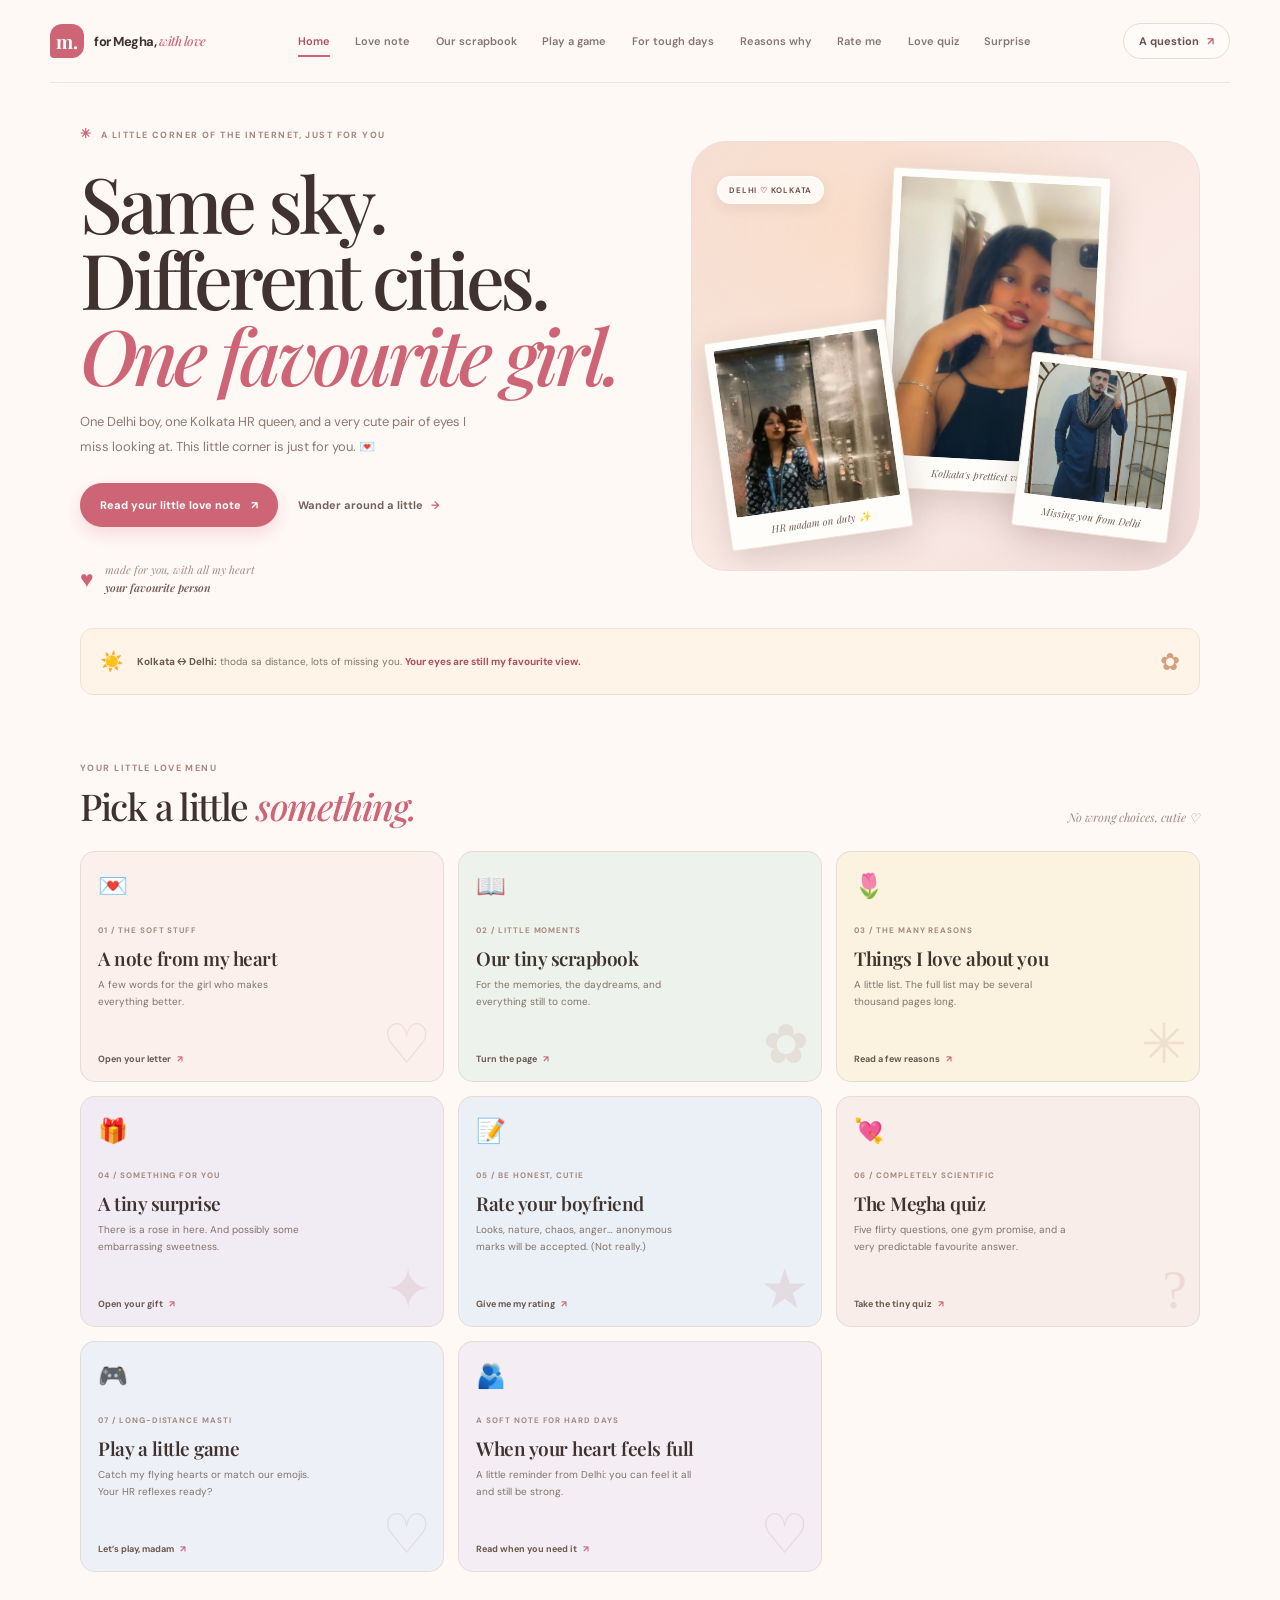
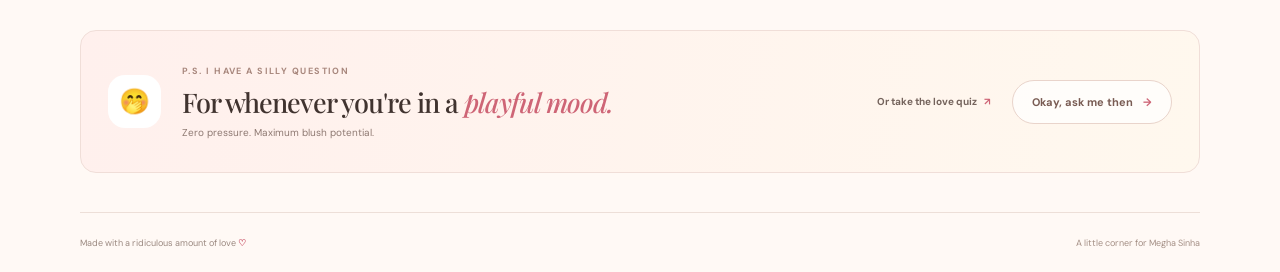
==== index.html @ 63fd9a97 "Create Megha love website Co-authored-by: Copilot <223556219+Copilot@users.noreply.github.com>" ====
<!doctype html>
<html lang="en">
<head>
  <meta charset="utf-8">
  <meta name="viewport" content="width=device-width, initial-scale=1">
  <meta name="theme-color" content="#fff8f4">
  <meta name="description" content="A little corner of the internet, made with love for Megha Sinha.">
  <title>For Megha, with love ♡</title>
  <link rel="preconnect" href="https://fonts.googleapis.com">
  <link rel="preconnect" href="https://fonts.gstatic.com" crossorigin>
  <link href="https://fonts.googleapis.com/css2?family=DM+Sans:wght@400;500;600;700&family=Playfair+Display:ital,wght@0,500;0,600;0,700;1,500;1,600&display=swap" rel="stylesheet">
  <link rel="stylesheet" href="/static/styles.css">
</head>
<body>
  <header class="site-header">
    <a class="brand" href="/" aria-label="Megha, home"><span class="brand-mark">m.</span><span>for Megha, <em>with love</em></span></a>
    <nav class="site-nav" aria-label="Main navigation">
      <a class="active" href="/">Home</a><a href="/love">Love note</a><a href="/memories">Our scrapbook</a><a href="/game">Play a game</a><a href="/promise">For tough days</a><a href="/reasons">Reasons why</a><a href="/rate">Rate me</a><a href="/quiz">Love quiz</a><a href="/surprise">Surprise</a>
    </nav>
    <a class="header-pill" href="/question">A question <span>↗</span></a>
  </header>

  <main>
    <section class="home-hero">
      <div class="hero-copy">
        <div class="eyebrow"><span class="sparkle">✳</span> A LITTLE CORNER OF THE INTERNET, JUST FOR YOU</div>
        <h1>Same sky.<br>Different cities.<br><em>One favourite girl.</em></h1>
        <p class="hero-description">One Delhi boy, one Kolkata HR queen, and a very cute pair of eyes I miss looking at. This little corner is just for you. 💌</p>
        <div class="hero-actions"><a class="button button-primary" href="/love">Read your little love note <span>↗</span></a><a class="text-link" href="/memories">Wander around a little <span>→</span></a></div>
        <div class="hero-signature"><span class="signature-heart">♥</span><span>made for you, with all my heart<br><strong>your favourite person</strong></span></div>
      </div>
      <div class="hero-art hero-photo-art" aria-label="Our favourite people, together from Delhi to Kolkata">
        <figure class="photo-polaroid photo-main">
          <img src="/static/photos/megha-selfie.webp" alt="Megha, with her lovely eyes and a little smile" fetchpriority="high">
          <figcaption>Kolkata's prettiest view <span>♡</span></figcaption>
        </figure>
        <figure class="photo-polaroid photo-second">
          <img src="/static/photos/megha-elevator.webp" alt="Megha sharing a mirror selfie from her workday" loading="lazy">
          <figcaption>HR madam on duty ✨</figcaption>
        </figure>
        <figure class="photo-polaroid photo-him">
          <img src="/static/photos/delhi-boy.webp" alt="Megha's Delhi boy, sending a little hello" loading="lazy">
          <figcaption>Missing you from Delhi</figcaption>
        </figure>
        <span class="photo-art-sticker">DELHI <span>♡</span> KOLKATA</span>
      </div>
    </section>

    <section class="welcome-strip"><span class="strip-icon">☀️</span><p><strong>Kolkata ↔ Delhi:</strong> thoda sa distance, lots of missing you. <span>Your eyes are still my favourite view.</span></p><span class="strip-flower">✿</span></section>

    <section class="section-block">
      <div class="section-heading"><div><p class="eyebrow">YOUR LITTLE LOVE MENU</p><h2>Pick a little <em>something.</em></h2></div><span class="section-side-note">No wrong choices, cutie ♡</span></div>
      <div class="feature-grid">
        <a class="feature-card feature-letter" href="/love"><span class="feature-emoji">💌</span><span class="feature-count">01 / THE SOFT STUFF</span><h3>A note from my heart</h3><p>A few words for the girl who makes everything better.</p><span class="feature-link">Open your letter <b>↗</b></span><span class="feature-decoration">♡</span></a>
        <a class="feature-card feature-scrapbook" href="/memories"><span class="feature-emoji">📖</span><span class="feature-count">02 / LITTLE MOMENTS</span><h3>Our tiny scrapbook</h3><p>For the memories, the daydreams, and everything still to come.</p><span class="feature-link">Turn the page <b>↗</b></span><span class="feature-decoration">✿</span></a>
        <a class="feature-card feature-reasons" href="/reasons"><span class="feature-emoji">🌷</span><span class="feature-count">03 / THE MANY REASONS</span><h3>Things I love about you</h3><p>A little list. The full list may be several thousand pages long.</p><span class="feature-link">Read a few reasons <b>↗</b></span><span class="feature-decoration">✳</span></a>
        <a class="feature-card feature-surprise" href="/surprise"><span class="feature-emoji">🎁</span><span class="feature-count">04 / SOMETHING FOR YOU</span><h3>A tiny surprise</h3><p>There is a rose in here. And possibly some embarrassing sweetness.</p><span class="feature-link">Open your gift <b>↗</b></span><span class="feature-decoration">✦</span></a>
        <a class="feature-card feature-rate" href="/rate"><span class="feature-emoji">📝</span><span class="feature-count">05 / BE HONEST, CUTIE</span><h3>Rate your boyfriend</h3><p>Looks, nature, chaos, anger… anonymous marks will be accepted. (Not really.)</p><span class="feature-link">Give me my rating <b>↗</b></span><span class="feature-decoration">★</span></a>
        <a class="feature-card feature-quiz" href="/quiz"><span class="feature-emoji">💘</span><span class="feature-count">06 / COMPLETELY SCIENTIFIC</span><h3>The Megha quiz</h3><p>Five flirty questions, one gym promise, and a very predictable favourite answer.</p><span class="feature-link">Take the tiny quiz <b>↗</b></span><span class="feature-decoration">?</span></a>
        <a class="feature-card feature-game" href="/game"><span class="feature-emoji">🎮</span><span class="feature-count">07 / LONG-DISTANCE MASTI</span><h3>Play a little game</h3><p>Catch my flying hearts or match our emojis. Your HR reflexes ready?</p><span class="feature-link">Let’s play, madam <b>↗</b></span><span class="feature-decoration">♡</span></a>
        <a class="feature-card feature-promise" href="/promise"><span class="feature-emoji">🫂</span><span class="feature-count">A SOFT NOTE FOR HARD DAYS</span><h3>When your heart feels full</h3><p>A little reminder from Delhi: you can feel it all and still be strong.</p><span class="feature-link">Read when you need it <b>↗</b></span><span class="feature-decoration">♡</span></a>
      </div>
    </section>

    <section class="question-banner"><span class="question-banner-emoji">🤭</span><div><p class="eyebrow">P.S. I HAVE A SILLY QUESTION</p><h2>For whenever you're in a <em>playful mood.</em></h2><p>Zero pressure. Maximum blush potential.</p></div><a class="text-link quiz-banner-link" href="/quiz">Or take the love quiz <span>↗</span></a><a class="button button-outline" href="/question">Okay, ask me then <span>→</span></a></section>
    <footer class="site-footer"><span>Made with a ridiculous amount of love <b>♡</b></span><a href="/">A little corner for Megha Sinha</a></footer>
  </main>
</body>
</html>
---- static/styles.css ----
:root {
  color-scheme: light;
  --ink: #40332f;
  --muted: #8e7972;
  --rose: #ce6576;
  --rose-dark: #ad4e62;
  --line: #eddfd8;
  --paper: #fffdfa;
  --shadow: 0 18px 60px rgb(116 70 62 / 8%);
}

* { box-sizing: border-box; }
html { min-width: 320px; scroll-behavior: smooth; }
body { min-width: 320px; min-height: 100vh; margin: 0; color: var(--ink); background: #fff9f5; font-family: "DM Sans", sans-serif; }
a { color: inherit; text-decoration: none; }
button { font: inherit; }
a:focus-visible, button:focus-visible { outline: 3px solid #d88c98; outline-offset: 4px; }

.site-header { position: relative; z-index: 2; width: min(100% - 64px, 1180px); min-height: 83px; margin: auto; display: flex; align-items: center; justify-content: space-between; gap: 24px; border-bottom: 1px solid rgb(237 223 216 / 75%); }
.brand { display: inline-flex; flex: 0 0 auto; align-items: center; gap: 10px; font-size: 13px; font-weight: 700; letter-spacing: -.035em; }
.brand em { color: var(--rose); font-family: "Playfair Display", Georgia, serif; font-weight: 500; }
.brand-mark { width: 34px; height: 34px; display: grid; place-items: center; border-radius: 12px 12px 12px 4px; color: white; background: var(--rose); font-family: "Playfair Display", Georgia, serif; font-size: 19px; }
.site-nav { display: flex; align-items: center; justify-content: center; gap: clamp(12px, 2vw, 27px); }
.site-nav a { padding: 9px 0; color: #86766f; font-size: 11px; font-weight: 600; transition: color .18s; }
.site-nav a:hover, .site-nav a.active { color: var(--rose-dark); }
.site-nav a.active { box-shadow: inset 0 -2px var(--rose); }
.header-pill { flex: 0 0 auto; padding: 10px 15px; border: 1px solid #eadbd4; border-radius: 999px; color: #69554d; background: rgb(255 253 250 / 78%); font-size: 11px; font-weight: 700; }
.header-pill span { padding-left: 5px; color: var(--rose); }

.home-hero { width: min(100% - 64px, 1120px); min-height: 492px; margin: 0 auto; display: grid; grid-template-columns: 1.05fr .95fr; align-items: center; gap: 48px; }
.hero-copy { padding: 42px 0 31px; }
.eyebrow { margin: 0; color: #a8877d; font-size: 9px; font-weight: 700; letter-spacing: .16em; }
.sparkle { padding-right: 5px; color: var(--rose); font-size: 13px; }
.hero-copy h1, .page-intro h1, .letter-card h1, .gift-page-card h1, .question-page-card h1 { margin: 22px 0 16px; font-family: "Playfair Display", Georgia, serif; font-size: clamp(48px, 6.5vw, 77px); font-weight: 500; line-height: .99; letter-spacing: -.055em; }
.hero-copy h1 em, .page-intro h1 em, .letter-card h1 em, .gift-page-card h1 em, .question-page-card h1 em, .reasons-note h2 em, .quiz-result h2 em { color: var(--rose); font-weight: 500; }
.hero-description { max-width: 415px; margin: 0; color: var(--muted); font-size: 13px; line-height: 1.95; }
.hero-actions { display: flex; flex-wrap: wrap; align-items: center; gap: 20px; margin-top: 24px; }
.button { min-height: 44px; display: inline-flex; align-items: center; justify-content: center; gap: 10px; padding: 0 19px; border: 1px solid transparent; border-radius: 999px; cursor: pointer; font-size: 11px; font-weight: 700; transition: transform .2s, box-shadow .2s, background .2s; }
.button-primary { color: white; background: var(--rose); box-shadow: 0 7px 18px rgb(206 101 118 / 21%); }
.button-primary:hover { transform: translateY(-2px); background: var(--rose-dark); box-shadow: 0 10px 23px rgb(206 101 118 / 28%); }
.text-link { color: #74635c; font-size: 11px; font-weight: 700; }
.text-link span { padding-left: 5px; color: var(--rose); }
.hero-signature { display: flex; align-items: center; gap: 11px; margin-top: 33px; color: #a58e85; font-family: "Playfair Display", Georgia, serif; font-size: 11px; font-style: italic; line-height: 1.6; }
.signature-heart { color: var(--rose); font-size: 23px; }
.hero-signature strong { color: #725b53; font-weight: 600; }

.hero-art { position: relative; min-height: 400px; overflow: hidden; border: 1px solid #f1dfd7; border-radius: 47% 47% 25px 25px; background: linear-gradient(145deg, #f6dfd5, #fbece5 60%, #f6deda); }
.art-sun { position: absolute; top: 57px; right: 65px; width: 75px; height: 75px; border-radius: 50%; background: #f8d3a7; opacity: .83; }
.art-orbit { position: absolute; top: 44px; left: 50%; width: 235px; height: 300px; border: 1px solid rgb(255 255 255 / 55%); border-radius: 50%; transform: translateX(-50%) rotate(23deg); }
.orbit-two { width: 310px; height: 230px; transform: translateX(-50%) rotate(-28deg); }
.art-caption { position: absolute; z-index: 1; color: #a27d72; font-size: 9px; letter-spacing: .13em; text-transform: uppercase; }
.caption-top { top: 32px; left: 31px; }
.caption-bottom { right: 24px; bottom: 22px; font-size: 8px; letter-spacing: .06em; text-transform: none; }
.flower-scene { position: absolute; right: 29%; bottom: 68px; width: 115px; height: 225px; transform: rotate(-8deg); }
.flower-stem { position: absolute; bottom: 0; left: 54px; width: 5px; height: 161px; border-radius: 90% 20%; background: linear-gradient(90deg, #829273, #5c805e); transform: rotate(8deg); }
.flower-leaf { position: absolute; z-index: 1; bottom: 66px; width: 39px; height: 19px; border-radius: 100% 0 100% 0; background: #8a9d77; }
.leaf-left { left: 22px; transform: rotate(19deg); }
.leaf-right { right: 16px; bottom: 104px; transform: rotate(-31deg) scaleX(-1); }
.flower-head { position: absolute; z-index: 2; top: 14px; left: 22px; width: 75px; height: 75px; }
.flower-head i { position: absolute; top: 2px; left: 27px; width: 25px; height: 43px; border-radius: 55% 55% 43% 43%; background: linear-gradient(#e78d99, #d96f81); transform-origin: 50% 36px; }
.flower-head i:nth-child(2) { transform: rotate(72deg); }
.flower-head i:nth-child(3) { transform: rotate(144deg); }
.flower-head i:nth-child(4) { transform: rotate(216deg); }
.flower-head i:nth-child(5) { transform: rotate(288deg); }
.flower-head b { position: absolute; top: 26px; left: 26px; width: 24px; height: 24px; display: grid; place-items: center; border-radius: 50%; color: #fff1c4; background: #e9a45e; font-size: 13px; }
.love-card { position: absolute; z-index: 3; right: 32px; bottom: 57px; width: 142px; min-height: 154px; padding: 20px 16px 13px; display: flex; flex-direction: column; justify-content: space-between; border: 1px solid #f1e2d8; border-radius: 4px; color: #765850; background: #fffaf1; box-shadow: 0 12px 30px rgb(102 70 56 / 13%); font-family: "Playfair Display", Georgia, serif; font-size: 21px; font-style: italic; line-height: 1.14; transform: rotate(7deg); }
.love-card-stamp { align-self: flex-end; color: var(--rose); font-size: 20px; }
.love-card small { color: #ae8a7c; font-family: "DM Sans", sans-serif; font-size: 9px; }
.art-spark, .art-heart { position: absolute; color: #c97b7e; }
.spark-a { top: 125px; left: 22%; font-size: 24px; }
.spark-b { right: 17%; bottom: 185px; color: #d5985f; font-size: 21px; }
.art-heart { top: 179px; right: 17%; font-family: Georgia, serif; font-size: 32px; transform: rotate(12deg); }
.hero-photo-art { min-height: 430px; overflow: hidden; border-radius: 35px 35px 65px 35px; background: radial-gradient(ellipse at 30% 20%, #f9ddca, transparent 55%), linear-gradient(145deg, #f3dfd6, #fbebe6 60%, #f1dcd9); }
.photo-polaroid { position: absolute; margin: 0; padding: 8px 8px 32px; border: 1px solid #f0e4d8; border-radius: 3px; background: #fffdfa; box-shadow: 0 12px 35px rgb(77 52 43 / 18%); }
.photo-polaroid img { width: 100%; height: 100%; display: block; border-radius: 2px; object-fit: cover; }
.photo-polaroid figcaption { position: absolute; right: 7px; bottom: 9px; left: 7px; overflow: hidden; color: #745e53; font-family: "Playfair Display", Georgia, serif; font-size: 10px; font-style: italic; text-align: center; text-overflow: ellipsis; white-space: nowrap; }
.photo-main { z-index: 1; top: 7%; right: 19%; width: 43%; height: 75%; transform: rotate(3deg); }
.photo-main figcaption span { color: var(--rose); }
.photo-second { z-index: 2; bottom: 7%; left: 5%; width: 36%; height: 49%; transform: rotate(-8deg); }
.photo-him { z-index: 2; right: 4%; bottom: 8%; width: 31%; height: 41%; transform: rotate(7deg); }
.photo-art-sticker { position: absolute; z-index: 3; top: 8%; left: 5%; padding: 8px 11px; border: 1px solid rgb(255 255 255 / 70%); border-radius: 99px; color: #72574f; background: rgb(255 253 250 / 88%); font-size: 8px; font-weight: 700; letter-spacing: .1em; box-shadow: 0 4px 14px rgb(77 52 43 / 8%); }
.photo-art-sticker span { color: var(--rose); }

.welcome-strip { width: min(100% - 64px, 1120px); min-height: 67px; margin: 0 auto; padding: 13px 19px; display: flex; align-items: center; gap: 13px; border: 1px solid #f0e3d5; border-radius: 13px; background: #fff4e7; }
.strip-icon { font-size: 19px; }
.welcome-strip p { flex: 1; margin: 0; color: #847368; font-size: 10px; line-height: 1.7; }
.welcome-strip p strong { color: #69584f; }
.welcome-strip p span { color: var(--rose-dark); font-weight: 700; }
.strip-flower { color: #d4a080; font-size: 24px; }
.section-block { width: min(100% - 64px, 1120px); margin: 67px auto 58px; }
.section-heading { display: flex; align-items: end; justify-content: space-between; margin-bottom: 21px; }
.section-heading h2, .question-banner h2 { margin: 7px 0 0; font-family: "Playfair Display", Georgia, serif; font-size: clamp(27px, 4vw, 37px); font-weight: 500; letter-spacing: -.035em; }
.section-heading h2 em, .question-banner h2 em { color: var(--rose); font-weight: 500; }
.section-side-note { padding-bottom: 5px; color: #a08b80; font-family: "Playfair Display", Georgia, serif; font-size: 12px; font-style: italic; }
.feature-grid { display: grid; grid-template-columns: repeat(3, minmax(0, 1fr)); gap: 14px; }
.feature-card { position: relative; min-height: 231px; overflow: hidden; padding: 18px 17px; border: 1px solid rgb(228 216 205 / 80%); border-radius: 15px; transition: transform .2s, box-shadow .2s; }
.feature-card:hover { transform: translateY(-4px); box-shadow: 0 14px 28px rgb(99 76 60 / 10%); }
.feature-letter { background: #fcf0ec; }
.feature-scrapbook { background: #edf3ec; }
.feature-reasons { background: #fbf2df; }
.feature-surprise { background: #f1ebf4; }
.feature-rate { background: #eaf0f6; }
.feature-quiz { background: #f8ede8; }
.feature-game { background: #edf1f7; }
.feature-promise { background: #f4edf3; }
.feature-emoji { display: block; margin-bottom: 16px; font-size: 24px; }
.feature-count { color: #a58a7f; font-size: 8px; font-weight: 700; letter-spacing: .12em; }
.feature-card h3 { margin: 7px 0 5px; font-family: "Playfair Display", Georgia, serif; font-size: 19px; font-weight: 600; letter-spacing: -.025em; }
.feature-card > p { max-width: 215px; margin: 0; color: #83736b; font-size: 10px; line-height: 1.7; }
.feature-link { position: absolute; bottom: 16px; left: 17px; color: #6c5950; font-size: 9px; font-weight: 700; }
.feature-link b { padding-left: 4px; color: var(--rose); }
.feature-decoration { position: absolute; right: 12px; bottom: 5px; color: rgb(189 118 120 / 16%); font-family: Georgia, serif; font-size: 55px; }
.question-banner { width: min(100% - 64px, 1120px); min-height: 143px; margin: 0 auto 39px; padding: 23px 27px; display: flex; align-items: center; gap: 21px; border: 1px solid #f0ded8; border-radius: 16px; background: linear-gradient(100deg, #fff0ed, #fff8ee); }
.question-banner-emoji { width: 53px; height: 53px; flex: 0 0 53px; display: grid; place-items: center; border-radius: 17px; background: white; font-size: 25px; }
.question-banner > div { flex: 1; }
.question-banner h2 { font-size: clamp(20px, 3vw, 27px); }
.question-banner > div > p:last-child { margin: 6px 0 0; color: var(--muted); font-size: 10px; }
.quiz-banner-link { flex: 0 0 auto; font-size: 10px; }
.button-outline { flex: 0 0 auto; color: #795c53; border-color: #e9d4cb; background: rgb(255 255 255 / 72%); }
.button-outline:hover { transform: translateY(-2px); box-shadow: 0 6px 15px rgb(105 72 60 / 9%); }
.button-outline span { color: var(--rose); }
.site-footer { width: min(100% - 64px, 1120px); min-height: 60px; margin: auto; display: flex; align-items: center; justify-content: space-between; gap: 12px; border-top: 1px solid #eddfd8; color: #9b8980; font-size: 9px; }
.site-footer b { color: var(--rose); }
.site-footer a { color: #a48f85; }

.inner-page { width: min(100% - 48px, 930px); margin: 35px auto 0; }
.back-link { display: inline-flex; margin-bottom: 19px; color: #8d7870; font-size: 10px; font-weight: 700; }
.back-link:hover { color: var(--rose-dark); }
.page-intro { margin: 10px 0 27px; }
.page-intro h1 { margin: 11px 0; font-size: clamp(41px, 7vw, 62px); }
.page-intro > p:last-child { margin: 0; color: var(--muted); font-size: 12px; line-height: 1.8; }
.inner-page > .site-footer { width: 100%; margin-top: 37px; }

.letter-card { max-width: 735px; margin: 0 auto; padding: clamp(27px, 6vw, 52px) clamp(22px, 7vw, 66px); border: 1px solid #efe1d8; border-radius: 19px; background: #fffdfa; box-shadow: var(--shadow); }
.letter-stamp { width: 47px; height: 47px; display: grid; place-items: center; margin-bottom: 19px; border-radius: 15px; background: #fff0ef; font-size: 22px; }
.letter-card h1 { margin: 12px 0 25px; font-size: clamp(37px, 6vw, 54px); line-height: 1.12; }
.letter-body { color: #735f57; font-size: 12px; line-height: 2; }
.letter-body p { margin: 0 0 15px; }
.letter-body p:first-child { color: var(--ink); font-weight: 700; }
.letter-signoff { margin: 24px 0; color: var(--muted); font-size: 11px; line-height: 1.8; }
.letter-signoff span { color: var(--rose-dark); font-family: "Playfair Display", Georgia, serif; font-size: 17px; font-style: italic; }

.scrapbook-grid { display: grid; grid-template-columns: repeat(2, 1fr); gap: 15px; }
.memory-card { position: relative; min-height: 202px; overflow: hidden; padding: 22px 23px; border: 1px solid rgb(224 212 200 / 85%); border-radius: 13px; }
.memory-peach { background: #fae9df; }
.memory-pink { background: #f8e8ed; }
.memory-yellow { background: #f8f0d9; }
.memory-lilac { background: #efebf4; }
.memory-number { color: #9b8178; font-size: 8px; font-weight: 700; letter-spacing: .12em; }
.memory-doodle { position: absolute; top: 15px; right: 19px; font-size: 25px; }
.memory-card h2 { margin: 22px 0 7px; font-family: "Playfair Display", Georgia, serif; font-size: 26px; font-weight: 500; }
.memory-card p { max-width: 310px; margin: 0; color: #816f67; font-size: 10px; line-height: 1.8; }
.memory-sticker { position: absolute; right: 17px; bottom: 14px; padding: 5px 9px; border: 1px solid rgb(176 139 125 / 35%); border-radius: 999px; color: #987a70; background: rgb(255 255 255 / 50%); font-family: "Playfair Display", Georgia, serif; font-size: 9px; font-style: italic; transform: rotate(-4deg); }
.memory-bottom { display: flex; align-items: center; justify-content: center; gap: 18px; margin-top: 28px; color: #bd8c82; text-align: center; }
.memory-bottom > span { font-size: 20px; }
.memory-bottom p { margin: 0; color: #79665e; font-family: "Playfair Display", Georgia, serif; font-size: 15px; line-height: 1.7; }
.memory-bottom em { color: var(--rose); font-size: 13px; }
.photo-gallery { display: grid; grid-template-columns: 1.12fr .88fr .88fr; grid-template-rows: 265px; gap: 13px; margin-bottom: 21px; }
.gallery-photo { position: relative; min-width: 0; min-height: 0; margin: 0; overflow: hidden; border: 1px solid #efe1d8; border-radius: 15px; background: #f5e8e1; box-shadow: 0 9px 26px rgb(86 62 52 / 8%); }
.gallery-photo img { width: 100%; height: 100%; display: block; object-fit: cover; transition: transform .5s ease; }
.gallery-photo:hover img { transform: scale(1.04); }
.gallery-wide img { object-position: center 37%; }
.gallery-tall img { object-position: center 35%; }
.gallery-boy img { object-position: center 22%; }
.gallery-photo figcaption { position: absolute; right: 0; bottom: 0; left: 0; padding: 29px 13px 12px; display: grid; gap: 4px; color: white; background: linear-gradient(transparent, rgb(34 26 24 / 75%)); }
.gallery-photo figcaption span { font-size: 7px; font-weight: 700; letter-spacing: .15em; }
.gallery-photo figcaption strong { font-family: "Playfair Display", Georgia, serif; font-size: 15px; font-weight: 500; }

.reasons-layout { display: grid; grid-template-columns: .8fr 1.2fr; gap: 23px; align-items: stretch; }
.reasons-note { padding: 26px; border: 1px solid #f0e0d8; border-radius: 16px; background: #fcf0ec; }
.reasons-big-emoji { display: block; margin-bottom: 21px; font-size: 33px; }
.reasons-note h2 { margin: 9px 0 13px; font-family: "Playfair Display", Georgia, serif; font-size: clamp(31px, 4vw, 43px); font-weight: 500; line-height: 1.07; letter-spacing: -.04em; }
.reasons-note > p:not(.eyebrow) { margin: 0 0 19px; color: #816e66; font-size: 10px; line-height: 1.9; }
.reason-display { position: relative; min-height: 305px; padding: 29px; display: flex; flex-direction: column; justify-content: center; overflow: hidden; border: 1px solid #eee1d8; border-radius: 16px; background: #fffdfa; box-shadow: var(--shadow); }
.reason-counter { position: absolute; top: 22px; right: 23px; color: #aa958c; font-size: 8px; font-weight: 700; letter-spacing: .12em; }
.reason-icon { margin-bottom: 16px; font-size: 30px; }
.reason-text { position: relative; z-index: 1; max-width: 400px; margin: 0; font-family: "Playfair Display", Georgia, serif; font-size: clamp(25px, 4vw, 38px); line-height: 1.25; }
.reason-heart { position: absolute; right: 21px; bottom: -39px; color: #faefeb; font-size: 145px; }

.question-page-card, .gift-page-card { position: relative; overflow: hidden; max-width: 760px; margin: 0 auto; padding: clamp(30px, 6vw, 55px) 25px; border: 1px solid #f0ded8; border-radius: 22px; background: radial-gradient(ellipse at 20% 20%, #fff0e9, transparent 45%), #fffdfa; box-shadow: var(--shadow); text-align: center; }
.question-page-card h1 { position: relative; z-index: 1; margin: 10px 0 13px; font-size: clamp(36px, 7vw, 58px); line-height: 1.1; }
.question-bubbles { margin: 15px 0 7px; font-size: 39px; animation: bob 3s ease-in-out infinite; }
.question-greeting { margin: 0; color: var(--muted); font-size: 12px; }
.question-subtitle { margin: 0; color: var(--muted); font-size: 11px; line-height: 1.9; }
.question-deco { position: absolute; color: #edc5bd; font-family: Georgia, serif; font-size: 38px; }
.deco-left { top: 43%; left: 9%; }
.deco-right { right: 9%; bottom: 21%; color: #d8b891; }
.button-row { position: relative; min-height: 52px; width: min(100%, 370px); margin: 22px auto 0; display: flex; align-items: center; justify-content: center; gap: 11px; }
.button-soft { position: relative; color: #806d65; border-color: #eee3dd; background: #fffdfa; }
.button-soft:hover { background: #fff7f4; }
.tiny-note { margin: 7px 0 0; color: #ae9890; font-size: 9px; }
.answer-message { margin: 12px auto 0; color: var(--rose-dark); font-size: 12px; font-weight: 600; }
.answer-message:empty { display: none; }
.consent-note { margin: 17px 0 0; color: #a08c83; font-size: 9px; line-height: 1.7; }

.gift-page-card { max-width: 760px; padding: 38px 23px 28px; }
.gift-page-card h1 { margin: 10px 0 7px; font-size: clamp(39px, 7vw, 58px); }
.gift-intro { margin: 0; color: var(--muted); font-size: 11px; line-height: 1.8; }
.gift-button { width: min(100%, 285px); min-height: 193px; margin: 21px auto 0; display: flex; flex-direction: column; align-items: center; justify-content: center; border: 1px dashed #e6c4ba; border-radius: 20px; background: linear-gradient(145deg, #fff8f2, #fff0f1); cursor: pointer; transition: transform .2s, box-shadow .2s; }
.gift-button:hover { transform: translateY(-3px); box-shadow: 0 12px 28px rgb(116 70 62 / 10%); }
.gift-bow { z-index: 1; margin-bottom: -12px; font-size: 32px; }
.gift-box { display: inline-block; font-size: 66px; transition: transform .35s; }
.gift-button:hover .gift-box { transform: translateY(-5px) rotate(-5deg); }
.gift-hint { margin-top: 4px; color: var(--rose-dark); font-size: 10px; font-weight: 700; }
.gift-reveal { padding-top: 19px; animation: appear .6s ease both; }
.gift-reveal[hidden], .quiz-result[hidden] { display: none; }
.rose { font-size: 66px; animation: bloom .7s ease both; }
.gift-reveal-heading h2 { margin: 7px 0; font-family: "Playfair Display", Georgia, serif; font-size: 25px; font-weight: 600; }
.gift-reveal-heading > p:last-child { max-width: 360px; margin: 0 auto; color: var(--muted); font-size: 11px; line-height: 1.8; }
.gift-scene { position: relative; max-width: 540px; min-height: 248px; margin: 22px auto 0; overflow: hidden; border: 1px solid #f0dfd9; border-radius: 19px; background: radial-gradient(ellipse at 50% 100%, #ffe0d6, transparent 53%), linear-gradient(145deg, #fff4ef, #f5eaf0 53%, #fff4e9); }
.gift-scene::before, .gift-scene::after { position: absolute; right: 0; bottom: 0; left: 0; height: 45px; content: ""; background: linear-gradient(180deg, transparent, rgb(255 255 255 / 52%)); }
.gift-scene-city { position: absolute; z-index: 1; top: 17px; color: #a7887e; font-size: 8px; font-weight: 700; letter-spacing: .18em; }
.gift-scene-delhi { left: 17px; }
.gift-scene-kolkata { right: 17px; }
.gift-hug-photos { position: relative; z-index: 1; height: 195px; padding-top: 29px; display: flex; align-items: center; justify-content: center; }
.gift-hug-photos > img { width: 119px; height: 145px; border: 4px solid #fffdfa; border-radius: 55px 55px 35px 35px; object-fit: cover; box-shadow: 0 8px 25px rgb(99 62 49 / 14%); }
.gift-hug-photos > img:first-child { transform: translateX(0) rotate(-5deg); }
.gift-hug-photos > img:last-child { transform: translateX(0) rotate(5deg); }
.gift-hug-heart { z-index: 2; width: 63px; height: 63px; margin: 0 -13px; display: grid; place-items: center; border: 1px solid #f0d9d6; border-radius: 50%; background: #fffaf6; font-size: 34px; }
.gift-hug-heart span { position: absolute; margin: -39px 0 0 37px; color: var(--rose); font-size: 17px; }
.gift-scene-caption { position: relative; z-index: 2; display: block; padding: 0 12px 14px; color: #8b6f68; font-family: "Playfair Display", Georgia, serif; font-size: 11px; font-style: italic; }
.gift-petals { position: absolute; z-index: 3; inset: 0; overflow: hidden; pointer-events: none; }
.gift-floating-petal { position: absolute; left: calc(8% + var(--petal-index) * 7.5%); bottom: -24px; opacity: 0; font-size: 20px; animation: gift-petal-rise 2.6s ease-out both; animation-delay: calc(var(--petal-index) * 65ms); }
.gift-scene-playing .gift-hug-photos > img:first-child { animation: gift-photo-left 1.3s cubic-bezier(.2,.75,.25,1) both; }
.gift-scene-playing .gift-hug-photos > img:last-child { animation: gift-photo-right 1.3s cubic-bezier(.2,.75,.25,1) both; }
.gift-scene-playing .gift-hug-heart { animation: gift-heart-pulse .8s ease-in-out 3 both; }
.gift-replay-button { margin: 13px auto 0; }
.gift-tags { display: flex; flex-wrap: wrap; justify-content: center; gap: 7px; margin: 16px auto 19px; }
.gift-tags span { padding: 7px 10px; border: 1px solid var(--line); border-radius: 999px; color: #826e65; background: #fffdfa; font-size: 9px; }
.gift-personal-note { max-width: 490px; margin: 0 auto 16px; padding: 13px 16px; border: 1px solid #f0e3dc; border-radius: 13px; color: #80685f; background: #fff8f4; font-size: 10px; line-height: 1.9; }
.gift-love-link { margin-bottom: 5px; }
.gift-footnote { margin: 16px 0 0; color: #aa9690; font-family: "Playfair Display", Georgia, serif; font-size: 11px; font-style: italic; }

.quiz-card { max-width: 650px; min-height: 333px; margin: 0 auto; padding: 27px clamp(21px, 5vw, 45px); border: 1px solid #efe1d8; border-radius: 17px; background: #fffdfa; box-shadow: var(--shadow); }
.quiz-progress { display: flex; align-items: center; justify-content: space-between; gap: 15px; color: #a18a80; font-size: 8px; font-weight: 700; letter-spacing: .12em; }
.progress-track { width: 105px; height: 4px; overflow: hidden; border-radius: 99px; background: #f0e5df; }
.progress-track span { width: 33.33%; height: 100%; display: block; border-radius: inherit; background: var(--rose); transition: width .3s; }
.quiz-card > h2 { margin: 26px 0 17px; font-family: "Playfair Display", Georgia, serif; font-size: clamp(24px, 4vw, 33px); font-weight: 500; }
.quiz-options { display: grid; gap: 9px; }
.quiz-option { min-height: 43px; padding: 10px 14px; border: 1px solid #eee3dd; border-radius: 10px; color: #6e5b53; background: #fffdfa; text-align: left; font-size: 10px; cursor: pointer; transition: border-color .18s, background .18s, transform .18s; }
.quiz-option:hover { transform: translateX(3px); border-color: #e2b8b7; background: #fff6f3; }
.quiz-option.selected { border-color: #d68d96; color: var(--rose-dark); background: #fff0ef; }
.quiz-feedback { min-height: 17px; margin: 11px 0 0; color: var(--rose-dark); font-size: 10px; font-weight: 600; }
.quiz-result { padding: 17px 0 3px; text-align: center; animation: appear .4s ease both; }
.quiz-result-emoji { font-size: 37px; }
.quiz-result h2 { margin: 10px 0; font-family: "Playfair Display", Georgia, serif; font-size: 32px; }
.quiz-result p { margin: 0 auto 18px; color: var(--muted); font-size: 11px; line-height: 1.8; }
.quiz-answer-summary { max-width: 510px; margin: 16px auto; display: flex; flex-wrap: wrap; justify-content: center; gap: 7px; }
.quiz-answer-chip { padding: 7px 10px; border: 1px solid #f0e3dc; border-radius: 99px; color: #816c64; background: #fff9f5; font-size: 9px; line-height: 1.5; }
.quiz-result .quiz-result-signoff { max-width: 480px; margin-bottom: 19px; color: var(--rose-dark); font-family: "Playfair Display", Georgia, serif; font-size: 12px; font-style: italic; }

.rating-page > .page-intro h1 { font-size: clamp(40px, 7vw, 61px); }
.rating-form { display: grid; gap: 15px; }
.rating-panel, .rapid-fire-panel, .first-meet-panel, .rating-result { padding: clamp(19px, 4vw, 31px); border: 1px solid #efe1d8; border-radius: 17px; background: #fffdfa; box-shadow: var(--shadow); }
.first-meet-panel { background: radial-gradient(ellipse at 100% 0, #fff0ef 0, transparent 42%), #fffdfa; }
.meet-intro { max-width: 570px; margin: -8px 0 14px; color: #8c776d; font-size: 10px; line-height: 1.8; }
.rating-panel-heading { display: flex; align-items: center; justify-content: space-between; gap: 12px; margin-bottom: 20px; }
.rating-panel-heading h2 { margin: 6px 0 0; font-family: "Playfair Display", Georgia, serif; font-size: clamp(23px, 4vw, 31px); font-weight: 500; }
.rating-panel-sticker { flex: 0 0 auto; padding: 7px 10px; border: 1px solid #f0dfd5; border-radius: 99px; color: #9c7970; background: #fff6f1; font-family: "Playfair Display", Georgia, serif; font-size: 10px; font-style: italic; }
.rating-list { display: grid; grid-template-columns: repeat(2, minmax(0, 1fr)); column-gap: 28px; row-gap: 19px; }
.rating-item { min-width: 0; }
.rating-label-row { display: flex; align-items: center; justify-content: space-between; gap: 8px; }
.rating-label-row label { display: inline-flex; align-items: center; gap: 7px; color: #55453f; font-size: 11px; font-weight: 700; }
.rating-emoji { font-size: 16px; }
.rating-label-row output { min-width: 39px; padding: 4px 7px; border-radius: 99px; color: var(--rose-dark); background: #fff0ef; text-align: center; font-size: 9px; font-weight: 700; }
.rating-slider { width: 100%; height: 5px; display: block; margin: 14px 0 8px; border-radius: 99px; accent-color: var(--rose); cursor: pointer; }
.rating-slider:focus-visible { outline-offset: 5px; }
.rating-scale { display: flex; justify-content: space-between; gap: 8px; color: #a18c83; font-size: 8px; }
.rapid-question { min-width: 0; margin: 0; padding: 14px 0; display: flex; flex-wrap: wrap; gap: 8px; border: 0; border-top: 1px solid #f1e7e1; }
.rapid-question legend { width: 100%; margin-bottom: 9px; padding: 0; color: #55453f; font-size: 11px; font-weight: 700; }
.choice-chip { cursor: pointer; }
.choice-chip input { position: absolute; width: 1px; height: 1px; overflow: hidden; opacity: 0; }
.choice-chip span { min-height: 34px; padding: 8px 12px; display: inline-flex; align-items: center; border: 1px solid #eee3dd; border-radius: 99px; color: #79675f; background: #fffdfa; font-size: 9px; transition: color .18s, background .18s, border-color .18s; }
.choice-chip:hover span { border-color: #dfaeb0; }
.choice-chip input:checked + span { border-color: #d58b96; color: var(--rose-dark); background: #fff0ef; }
.choice-chip input:focus-visible + span { outline: 3px solid #d88c98; outline-offset: 3px; }
.rating-submit-row { display: flex; align-items: center; justify-content: space-between; gap: 15px; padding: 5px 0 0; }
.rating-submit-row p { margin: 0; color: #98857c; font-size: 9px; line-height: 1.7; }
.rating-result { margin-top: 21px; overflow: hidden; background: radial-gradient(ellipse at 50% 0%, #fff0ee, transparent 44%), #fffdfa; text-align: center; animation: appear .5s ease both; }
.rating-result[hidden] { display: none; }
.result-confetti { margin-bottom: 12px; color: #d6a07c; font-size: 18px; letter-spacing: .28em; }
.rating-result h2 { margin: 8px 0; font-family: "Playfair Display", Georgia, serif; font-size: clamp(25px, 5vw, 36px); font-weight: 500; }
.result-score { display: flex; align-items: baseline; justify-content: center; margin: 9px 0; color: var(--rose); font-family: "Playfair Display", Georgia, serif; font-size: 57px; line-height: 1.1; }
.result-score small { margin-left: 3px; color: #a78d83; font-family: "DM Sans", sans-serif; font-size: 14px; }
.result-verdict { max-width: 470px; margin: 0 auto 15px; color: #735f57; font-size: 12px; line-height: 1.8; }
.result-breakdown { display: flex; flex-wrap: wrap; justify-content: center; gap: 7px; margin: 15px auto; }
.result-badge { padding: 7px 10px; border: 1px solid #f0e3dc; border-radius: 99px; color: #816c64; background: #fff9f5; font-size: 9px; }
.result-rapid { max-width: 500px; margin: 13px auto; color: #947e75; font-size: 10px; line-height: 1.8; }
.meet-reveal { max-width: 570px; margin: 25px auto 0; padding: 20px 17px; border: 1px solid #f0e1dc; border-radius: 16px; background: rgba(255, 250, 247, .88); }
.meet-reveal-photos { height: 104px; margin: 0 auto 11px; display: flex; align-items: center; justify-content: center; }
.meet-reveal-photos img { width: 76px; height: 96px; border: 3px solid #fffdfa; border-radius: 42px; object-fit: cover; box-shadow: 0 5px 17px rgba(99, 62, 49, .12); }
.meet-reveal-photos img + span { z-index: 1; width: 32px; height: 32px; margin: 0 -5px; display: grid; place-items: center; border: 1px solid #f0d9d6; border-radius: 50%; color: var(--rose); background: #fff8f5; font-size: 17px; }
.meet-reveal h3 { margin: 6px 0 10px; color: #5c4942; font-family: "Playfair Display", Georgia, serif; font-size: clamp(22px, 4vw, 29px); font-weight: 500; }
.meet-reveal > p:not(.eyebrow) { margin: 0 auto; color: #79645c; font-size: 10px; line-height: 1.9; }
.meet-reveal .meet-reveal-note { margin-top: 12px !important; padding-top: 11px; border-top: 1px solid #f0e5df; color: #9a7d73 !important; font-style: italic; }
.result-actions { display: flex; flex-wrap: wrap; justify-content: center; gap: 9px; margin-top: 16px; }
.share-status { min-height: 15px; margin: 10px 0 0; color: var(--rose-dark); font-size: 9px; }

.promise-page { width: min(100% - 40px, 720px); }
.promise-card { overflow: hidden; padding: clamp(23px, 5vw, 45px); border: 1px solid #efe0da; border-radius: 20px; background: radial-gradient(ellipse at 100% 0, #fff0ef 0, transparent 43%), #fffdfa; box-shadow: var(--shadow); }
.promise-topline { display: flex; align-items: center; gap: 11px; }
.promise-envelope { width: 39px; height: 39px; display: grid; flex: 0 0 39px; place-items: center; border-radius: 13px; background: #fff0ef; font-size: 19px; }
.promise-page .promise-card h1 { margin: 17px 0 20px; font-family: "Playfair Display", Georgia, serif; font-size: clamp(44px, 8vw, 65px); font-weight: 500; line-height: 1.02; letter-spacing: -.045em; }
.promise-card h1 em { color: var(--rose); font-weight: 500; }
.promise-note { max-width: 560px; }
.promise-note p { margin: 0 0 14px; color: #79645c; font-size: 12px; line-height: 1.95; }
.promise-note strong { color: #57463f; }
.promise-rule { margin: 21px 0; padding: 15px 13px; display: flex; align-items: center; justify-content: center; gap: 12px; border: 1px solid #f2e6dc; border-radius: 13px; background: #fff7ef; text-align: center; }
.promise-rule > span { flex: 0 0 auto; color: #ce947d; font-size: 19px; }
.promise-rule p { margin: 0; color: #8c776d; font-family: "Playfair Display", Georgia, serif; font-size: 11px; font-style: italic; line-height: 1.8; }
.promise-rule strong { color: #6b5148; font-size: 12px; font-weight: 600; }
.promise-actions { display: flex; flex-wrap: wrap; align-items: center; gap: 11px; }
.promise-reset-button { padding: 10px 3px; border: 0; color: #88776f; background: transparent; font-size: 9px; text-decoration: underline; text-decoration-color: #e3cec4; text-underline-offset: 4px; cursor: pointer; }
.promise-reset-button:hover { color: var(--rose-dark); }
.promise-response { margin: 13px 0 0; padding: 12px 14px; border: 1px solid #eee1d9; border-radius: 12px; color: #735d54; background: #fff7f3; font-size: 10px; line-height: 1.8; animation: appear .35s ease both; }
.promise-response[hidden] { display: none; }
.soft-reset { margin-top: 19px; border: 1px solid #e8e6d7; border-radius: 12px; background: #faf9f1; }
.soft-reset-toggle { width: 100%; min-height: 45px; padding: 10px 13px; display: flex; align-items: center; gap: 9px; border: 0; border-radius: inherit; color: #6f6b55; background: transparent; text-align: left; font-size: 10px; font-weight: 700; cursor: pointer; }
.soft-reset-toggle > span:first-child { font-size: 16px; }
.soft-reset-arrow { margin-left: auto; color: #9b8d70; font-size: 16px; }
.soft-reset-content { padding: 0 15px 14px; color: #786f5f; font-size: 9px; line-height: 1.9; animation: appear .25s ease both; }
.soft-reset-content[hidden] { display: none; }
.soft-reset-content > p { margin: 0 0 5px; }
.soft-reset-content ol { margin: 5px 0 8px; padding-left: 19px; }
.soft-reset-content li { padding: 2px 0; }
.soft-reset-content li em { color: #73594e; }
.soft-reset-content .reset-signoff { color: #a17a6f; font-family: "Playfair Display", Georgia, serif; font-size: 11px; font-style: italic; }
.promise-photo-strip { width: min(100%, 355px); height: 125px; margin: 23px auto 14px; display: flex; align-items: center; justify-content: center; }
.promise-photo-strip img { width: 80px; height: 107px; border: 4px solid #fff; border-radius: 40px 40px 14px 14px; object-fit: cover; box-shadow: 0 5px 17px rgb(86 62 52 / 13%); }
.promise-photo-strip img:first-child { z-index: 1; object-position: center 18%; transform: rotate(-7deg) translateX(10px); }
.promise-photo-strip img:last-child { z-index: 1; object-position: center 29%; transform: rotate(7deg) translateX(-10px); }
.promise-photo-strip > span { z-index: 2; padding: 8px 10px; border: 1px solid #f0ded7; border-radius: 99px; color: #8a6a60; background: #fffaf5; font-size: 8px; font-weight: 700; white-space: nowrap; }
.promise-photo-strip > span b { color: var(--rose); }
.promise-signoff { margin: 0; color: #99857b; font-family: "Playfair Display", Georgia, serif; font-size: 10px; font-style: italic; line-height: 1.8; text-align: center; }
.promise-signoff span { color: var(--rose-dark); font-size: 14px; }

.games-page > .page-intro h1 { font-size: clamp(39px, 7vw, 59px); }
.game-card { margin-bottom: 15px; padding: clamp(18px, 4vw, 29px); border: 1px solid #efe1d8; border-radius: 17px; background: #fffdfa; box-shadow: var(--shadow); }
.game-card-heading { display: flex; align-items: flex-start; justify-content: space-between; gap: 13px; margin-bottom: 17px; }
.game-card-heading h2 { margin: 6px 0 5px; font-family: "Playfair Display", Georgia, serif; font-size: clamp(23px, 4.5vw, 31px); font-weight: 500; }
.game-card-heading h2 em { color: var(--rose); font-weight: 500; }
.game-card-heading > div > p:last-child { margin: 0; color: var(--muted); font-size: 10px; line-height: 1.7; }
.game-heading-emoji { font-size: 26px; }
.catch-stats, .match-stats { display: flex; flex-wrap: wrap; justify-content: space-between; gap: 10px; color: #806e65; font-size: 10px; }
.catch-stats strong, .match-stats strong, .game-footnote strong { color: var(--rose-dark); }
.catch-arena { position: relative; min-height: 240px; margin-top: 10px; overflow: hidden; border: 1px solid #f0e1da; border-radius: 13px; background: radial-gradient(ellipse at 50% 0%, #fff5ef, transparent 70%), #fff9f5; touch-action: manipulation; }
.arena-welcome { position: absolute; inset: 0; display: flex; flex-direction: column; align-items: center; justify-content: center; padding: 15px; text-align: center; }
.arena-welcome > span { font-size: 29px; }
.arena-welcome p { margin: 4px 0; font-family: "Playfair Display", Georgia, serif; font-size: 20px; }
.arena-welcome small { margin: 0 0 13px; color: var(--muted); font-size: 9px; }
.arena-welcome[hidden] { display: none; }
.floating-game-heart { position: absolute; z-index: 1; width: 47px; height: 47px; display: grid; place-items: center; border: 0; border-radius: 50%; background: rgb(255 255 255 / 82%); box-shadow: 0 3px 14px rgb(165 91 98 / 12%); font-size: 25px; cursor: pointer; animation: heart-appear .24s ease-out both; touch-action: manipulation; }
.floating-game-heart:hover { transform: scale(1.15); }
.catch-finish { position: absolute; inset: 0; z-index: 2; margin: 0; padding: 21px; display: flex; flex-direction: column; align-items: center; justify-content: center; color: #6e544a; background: rgb(255 249 245 / 94%); text-align: center; font-family: "Playfair Display", Georgia, serif; font-size: 20px; line-height: 1.6; }
.catch-finish[hidden] { display: none; }
.game-footnote { margin: 11px 0 0; color: #a18b82; font-size: 9px; }
.match-board { display: grid; grid-template-columns: repeat(4, minmax(0, 1fr)); gap: 9px; margin-top: 13px; }
.match-tile { min-width: 0; min-height: 75px; display: grid; place-items: center; border: 1px solid #eddfd8; border-radius: 11px; color: var(--rose-dark); background: linear-gradient(145deg, #fff5ef, #f9edf0); font-size: 24px; cursor: pointer; transition: transform .16s, background .16s, border-color .16s; touch-action: manipulation; }
.match-tile:not(:disabled):hover { transform: translateY(-2px); border-color: #e0b5b1; }
.match-tile.is-open, .match-tile.is-matched { border-color: #ebcad0; background: #fff0f2; }
.match-tile.is-matched { cursor: default; }
.match-tile:disabled { opacity: 1; cursor: default; }
.match-tile.just-matched { animation: match-pop .48s cubic-bezier(.22, 1.5, .36, 1) both; background: #fff0f2; box-shadow: 0 0 0 4px rgb(217 121 136 / 11%); }
.match-footer { min-height: 48px; display: flex; align-items: center; justify-content: space-between; gap: 10px; margin-top: 12px; }
.match-message { margin: 0; color: #8e7972; font-size: 9px; line-height: 1.6; }
.match-footer .button { min-height: 35px; padding: 0 12px; font-size: 9px; }
.hug-progress { height: 6px; margin: 12px 0 7px; overflow: hidden; border-radius: 99px; background: #f2e6e2; }
.hug-progress > span { width: 0; height: 100%; display: block; border-radius: inherit; background: linear-gradient(90deg, #e6a5a1, #ce6576); box-shadow: 0 0 12px rgb(206 101 118 / 32%); transition: width .55s cubic-bezier(.22, 1.2, .36, 1); }
.hug-status { min-height: 19px; margin: 6px 0 10px; color: #957c73; font-size: 9px; line-height: 1.7; text-align: center; transition: color .2s; }
.hug-status.hug-latest { color: #ae4f64; font-weight: 700; animation: heart-appear .36s ease both; }
.match-burst { position: absolute; z-index: 4; pointer-events: none; color: #ce6576; font-size: 18px; animation: burst-away .85s ease-out forwards; }
.match-board { position: relative; }
.hug-celebration { position: relative; margin-top: 17px; overflow: hidden; padding: 21px 17px 23px; border: 1px solid #f1d8d6; border-radius: 15px; background: radial-gradient(ellipse at 50% 5%, #fff4ee, transparent 60%), linear-gradient(145deg, #fff9f5, #fff0f2); text-align: center; animation: hug-land .75s cubic-bezier(.18, 1.1, .32, 1) both; }
.hug-celebration[hidden] { display: none; }
.hug-confetti { margin-bottom: 7px; color: #cb9c77; font-size: 14px; animation: heart-appear .55s ease both; }
.hug-celebration h3 { margin: 8px 0 6px; font-family: "Playfair Display", Georgia, serif; font-size: clamp(23px, 4vw, 31px); font-weight: 500; line-height: 1.3; }
.hug-celebration h3 > span { color: var(--rose); font-family: "DM Sans", sans-serif; font-size: .72em; }
.hug-celebration h3 em { color: var(--rose-dark); font-size: .86em; }
.hug-love-copy, .hug-signoff { margin: 0; color: #8d766e; font-size: 9px; line-height: 1.7; }
.hug-photos { width: min(100%, 350px); height: 147px; position: relative; margin: 17px auto 12px; display: flex; align-items: center; justify-content: space-between; }
.hug-photos > img { position: relative; z-index: 1; width: 105px; height: 132px; border: 4px solid #fffdfa; border-radius: 52px 52px 17px 17px; object-fit: cover; box-shadow: 0 7px 20px rgb(86 62 52 / 15%); }
.hug-photos > img:first-child { object-position: center 19%; transform: rotate(-5deg); animation: hug-left 1s .25s cubic-bezier(.2, 1.35, .35, 1) both; }
.hug-photos > img:last-child { object-position: center 27%; transform: rotate(5deg); animation: hug-right 1s .25s cubic-bezier(.2, 1.35, .35, 1) both; }
.hug-animation { position: absolute; z-index: 2; top: 30px; left: 50%; width: 76px; height: 76px; display: grid; place-items: center; border: 3px solid #fffdfa; border-radius: 50%; background: #fff0f2; box-shadow: 0 5px 19px rgb(172 77 95 / 15%); transform: translateX(-50%); animation: hug-bounce .72s .35s cubic-bezier(.2, 1.5, .3, 1) both; }
.hug-animation > span { font-size: 40px; filter: drop-shadow(0 2px 3px rgb(75 49 44 / 12%)); }
.hug-animation > i { position: absolute; top: -7px; right: 1px; color: var(--rose); font-size: 18px; font-style: normal; animation: heart-beat 1s .9s ease-in-out infinite; }
.hug-signoff { margin: 7px 0 14px; color: #aa756f; font-family: "Playfair Display", Georgia, serif; font-size: 12px; font-style: italic; }
.hug-celebration .button { min-height: 38px; }
.tiny-note-card { display: flex; align-items: center; gap: 11px; margin: 19px 0 0; padding: 14px 16px; border: 1px solid #efdfd9; border-radius: 13px; background: linear-gradient(100deg, #fff0ee, #fff7ea); }
.tiny-note-card > span { font-size: 21px; }
.tiny-note-card p { flex: 1; margin: 0; color: #816d64; font-size: 9px; line-height: 1.7; }
.tiny-note-card p strong { color: #71564f; }
.tiny-note-card button { padding: 7px 9px; border: 1px solid #ecd8d0; border-radius: 99px; color: var(--rose-dark); background: #fffdfa; font-size: 8px; font-weight: 700; cursor: pointer; }

@keyframes heart-appear { from { opacity: 0; scale: .55; } to { opacity: 1; scale: 1; } }
@keyframes match-pop { 0% { transform: scale(.88); } 55% { transform: scale(1.09); } 100% { transform: scale(1); } }
@keyframes burst-away { 0% { opacity: 1; translate: -50% 0; scale: .6; } 100% { opacity: 0; translate: -50% -55px; scale: 1.35; } }
@keyframes hug-land { from { opacity: 0; transform: translateY(17px) scale(.97); } to { opacity: 1; transform: translateY(0) scale(1); } }
@keyframes hug-left { from { translate: -21px 0; rotate: -13deg; } to { translate: 13px 0; rotate: -5deg; } }
@keyframes hug-right { from { translate: 21px 0; rotate: 13deg; } to { translate: -13px 0; rotate: 5deg; } }
@keyframes hug-bounce { from { opacity: 0; scale: .2; rotate: -26deg; } 68% { opacity: 1; scale: 1.18; rotate: 8deg; } to { opacity: 1; scale: 1; rotate: 0; } }
@keyframes heart-beat { 0%, 100% { scale: 1; } 25% { scale: 1.25; } 50% { scale: .95; } 75% { scale: 1.18; } }
@keyframes bob { 0%, 100% { transform: translateY(0); } 50% { transform: translateY(-7px); } }
@keyframes appear { from { opacity: 0; transform: translateY(11px); } to { opacity: 1; transform: translateY(0); } }
@keyframes bloom { from { opacity: 0; transform: scale(.55) rotate(-18deg); } to { opacity: 1; transform: scale(1) rotate(0); } }
@keyframes gift-photo-left { from { transform: translateX(-38px) rotate(-9deg); } to { transform: translateX(0) rotate(-5deg); } }
@keyframes gift-photo-right { from { transform: translateX(38px) rotate(9deg); } to { transform: translateX(0) rotate(5deg); } }
@keyframes gift-heart-pulse { 0%, 100% { transform: scale(1); } 48% { transform: scale(1.22); } }
@keyframes gift-petal-rise { 0% { opacity: 0; transform: translate3d(0, 0, 0) rotate(0deg); } 16% { opacity: .9; } 100% { opacity: 0; transform: translate3d(0, -270px, 0) rotate(250deg); } }

@media (min-width: 1400px) {
  .home-hero { min-height: 550px; }
  .hero-art { min-height: 445px; }
}
@media (max-width: 920px) {
  .site-header { width: calc(100% - 40px); flex-wrap: wrap; justify-content: space-between; gap: 8px 15px; padding: 13px 0 8px; }
  .site-nav { order: 3; width: 100%; justify-content: flex-start; gap: 23px; overflow-x: auto; scrollbar-width: none; }
  .site-nav::-webkit-scrollbar { display: none; }
  .site-nav a { flex: 0 0 auto; }
  .home-hero { width: calc(100% - 48px); gap: 22px; }
  .hero-copy h1 { font-size: clamp(46px, 7vw, 65px); }
  .feature-grid { grid-template-columns: repeat(2, minmax(0, 1fr)); }
  .feature-card { min-height: 210px; }
  .section-block { margin-top: 51px; }
}
@media (max-width: 600px) {
  body { background: #fff9f5; }
  .site-header { width: calc(100% - 32px); min-height: 76px; gap: 7px; }
  .brand { gap: 7px; font-size: 11px; }
  .brand-mark { width: 30px; height: 30px; font-size: 17px; }
  .header-pill { padding: 8px 11px; font-size: 9px; }
  .site-nav { gap: 21px; margin: 1px 0 0; }
  .site-nav a { padding: 7px 0; font-size: 10px; }
  .home-hero { width: calc(100% - 36px); grid-template-columns: 1fr; gap: 8px; padding: 30px 0 23px; }
  .hero-copy { padding: 0; }
  .eyebrow { font-size: 8px; }
  .hero-copy h1 { margin: 17px 0 11px; font-size: clamp(47px, 13vw, 66px); }
  .hero-description { max-width: 370px; font-size: 11px; }
  .hero-actions { gap: 14px; margin-top: 19px; }
  .button { min-height: 42px; padding: 0 15px; font-size: 10px; }
  .hero-signature { margin-top: 18px; }
  .hero-art { min-height: 283px; width: min(100%, 410px); justify-self: center; border-radius: 21px 21px 38px 21px; }
  .art-sun { top: 44px; right: 42px; width: 57px; height: 57px; }
  .art-orbit { top: 37px; width: 183px; height: 223px; }
  .orbit-two { width: 235px; height: 188px; }
  .flower-scene { right: 31%; bottom: 43px; transform: scale(.8) rotate(-8deg); transform-origin: bottom center; }
  .love-card { right: 20px; bottom: 37px; width: 116px; min-height: 126px; padding: 14px 12px 11px; font-size: 18px; }
  .caption-top { top: 22px; left: 21px; font-size: 7px; }
  .caption-bottom { right: 13px; bottom: 12px; font-size: 7px; }
  .spark-a { top: 92px; left: 18%; font-size: 18px; }
  .spark-b { right: 14%; bottom: 136px; font-size: 17px; }
  .art-heart { top: 119px; right: 14%; font-size: 23px; }
  .hero-photo-art { min-height: 370px; }
  .photo-main { top: 6%; right: 20%; width: 46%; height: 77%; }
  .photo-second { bottom: 5%; left: 4%; width: 35%; height: 48%; }
  .photo-him { right: 4%; bottom: 7%; width: 34%; height: 42%; }
  .photo-art-sticker { top: 6%; left: 4%; font-size: 7px; }
  .photo-polaroid { padding: 6px 6px 27px; }
  .photo-polaroid figcaption { right: 5px; bottom: 7px; left: 5px; font-size: 8px; }
  .welcome-strip, .section-block, .question-banner { width: calc(100% - 36px); }
  .welcome-strip { min-height: 67px; gap: 9px; padding: 10px 11px; }
  .welcome-strip p { font-size: 9px; }
  .strip-icon { font-size: 16px; }
  .strip-flower { font-size: 19px; }
  .section-block { margin: 44px auto 34px; }
  .section-heading { align-items: start; gap: 8px; margin-bottom: 16px; }
  .section-heading h2 { font-size: 27px; }
  .section-side-note { max-width: 94px; padding-top: 11px; font-size: 10px; text-align: right; }
  .feature-grid { gap: 9px; }
  .feature-card { min-height: 196px; padding: 13px 12px; border-radius: 12px; }
  .feature-emoji { margin-bottom: 12px; font-size: 21px; }
  .feature-count { font-size: 7px; }
  .feature-card h3 { font-size: 16px; }
  .feature-card > p { font-size: 9px; }
  .feature-link { bottom: 13px; left: 12px; font-size: 8px; }
  .feature-decoration { right: 6px; font-size: 44px; }
  .question-banner { min-height: 0; margin-bottom: 22px; padding: 16px 13px; flex-wrap: wrap; gap: 10px; }
  .question-banner-emoji { width: 40px; height: 40px; flex-basis: 40px; font-size: 20px; }
  .question-banner > div { width: calc(100% - 55px); flex: 1 1 calc(100% - 55px); }
  .question-banner h2 { font-size: 20px; }
  .question-banner > div > p:last-child { font-size: 9px; }
  .question-banner > .button { margin-left: 49px; }
  .quiz-banner-link { margin-left: 49px; font-size: 9px; }
  .site-footer { width: calc(100% - 36px); min-height: 55px; font-size: 8px; }
  .inner-page { width: calc(100% - 32px); margin-top: 24px; }
  .inner-page > .site-footer { width: 100%; margin-top: 27px; }
  .page-intro { margin-top: 4px; }
  .page-intro h1 { font-size: clamp(39px, 10vw, 53px); }
  .page-intro > p:last-child { font-size: 10px; }
  .letter-card { padding: 26px 20px; border-radius: 15px; }
  .letter-card h1 { font-size: clamp(36px, 9vw, 47px); }
  .promise-page { width: calc(100% - 32px); }
  .promise-card { padding: 23px 19px; border-radius: 16px; }
  .promise-page .promise-card h1 { font-size: clamp(43px, 12vw, 56px); }
  .promise-topline { gap: 9px; }
  .promise-topline .eyebrow { font-size: 7px; }
  .promise-note p { font-size: 11px; }
  .promise-rule { gap: 7px; padding: 12px 7px; }
  .promise-rule p { font-size: 10px; }
  .promise-rule strong { font-size: 10px; }
  .promise-actions { align-items: flex-start; flex-direction: column; gap: 5px; }
  .promise-reset-button { padding: 7px 2px; }
  .letter-body { font-size: 11px; }
  .scrapbook-grid { grid-template-columns: 1fr; gap: 10px; }
  .photo-gallery { grid-template-columns: 1fr 1fr; grid-template-rows: 230px 200px; gap: 9px; }
  .gallery-wide { grid-column: 1 / -1; }
  .gallery-photo { border-radius: 12px; }
  .gallery-photo figcaption { padding: 24px 9px 9px; }
  .gallery-photo figcaption span { font-size: 6px; }
  .gallery-photo figcaption strong { font-size: 12px; }
  .memory-card { min-height: 177px; padding: 18px; }
  .memory-card h2 { margin-top: 18px; font-size: 24px; }
  .memory-card p { max-width: 280px; font-size: 9px; }
  .memory-bottom { gap: 10px; }
  .memory-bottom p { font-size: 13px; }
  .memory-bottom em { font-size: 11px; }
  .reasons-layout { grid-template-columns: 1fr; gap: 11px; }
  .reasons-note { padding: 19px; }
  .reasons-big-emoji { float: right; margin: 0 2px 0 10px; font-size: 28px; }
  .reasons-note h2 { font-size: 36px; }
  .reason-display { min-height: 230px; padding: 23px; }
  .reason-text { font-size: 29px; }
  .question-page-card { padding: 33px 16px 24px; border-radius: 17px; }
  .question-page-card h1 { font-size: clamp(33px, 9vw, 46px); }
  .question-subtitle { max-width: 330px; margin: auto; font-size: 10px; }
  .desktop-break { display: none; }
  .deco-left { left: 5%; }
  .deco-right { right: 5%; }
  .button-row { gap: 8px; }
  .button-row .button { padding: 0 14px; }
  .gift-page-card { padding: 31px 16px 23px; border-radius: 17px; }
  .gift-page-card h1 { font-size: 43px; }
  .gift-scene { min-height: 220px; margin-top: 18px; }
  .gift-hug-photos { height: 173px; }
  .gift-hug-photos > img { width: min(29vw, 110px); height: 128px; border-width: 3px; }
  .gift-hug-heart { width: 54px; height: 54px; margin: 0 -11px; font-size: 29px; }
  .gift-scene-caption { font-size: 10px; }
  .gift-personal-note { padding: 12px; font-size: 9px; }
  .quiz-card { min-height: 315px; padding: 22px 17px; }
  .quiz-card > h2 { margin-top: 23px; }
  .match-tile { min-height: 64px; border-radius: 9px; font-size: 22px; }
  .match-board { gap: 7px; }
  .match-footer { align-items: flex-start; }
  .match-stats { font-size: 9px; }
  .hug-status { font-size: 8px; }
  .hug-celebration { padding: 19px 12px; }
  .hug-photos { height: 131px; }
  .hug-photos > img { width: 89px; height: 114px; }
  .hug-animation { top: 27px; width: 68px; height: 68px; }
  .tiny-note-card { align-items: flex-start; flex-wrap: wrap; padding: 12px; }
  .tiny-note-card p { flex-basis: calc(100% - 42px); }
  .tiny-note-card button { margin-left: 32px; }
  .rating-list { grid-template-columns: 1fr; row-gap: 17px; }
  .rating-panel, .rapid-fire-panel, .first-meet-panel, .rating-result { padding: 19px 16px; }
  .rating-panel-heading { align-items: flex-start; }
  .rating-panel-sticker { font-size: 9px; }
  .rating-submit-row { align-items: flex-start; flex-direction: column; }
  .rating-submit-row .button { width: 100%; }
  .rapid-question { gap: 6px; }
  .choice-chip span { min-height: 33px; padding: 7px 9px; font-size: 8px; }
}
@media (prefers-reduced-motion: reduce) {
  *, *::before, *::after { scroll-behavior: auto !important; animation-duration: .01ms !important; animation-iteration-count: 1 !important; transition-duration: .01ms !important; }
}
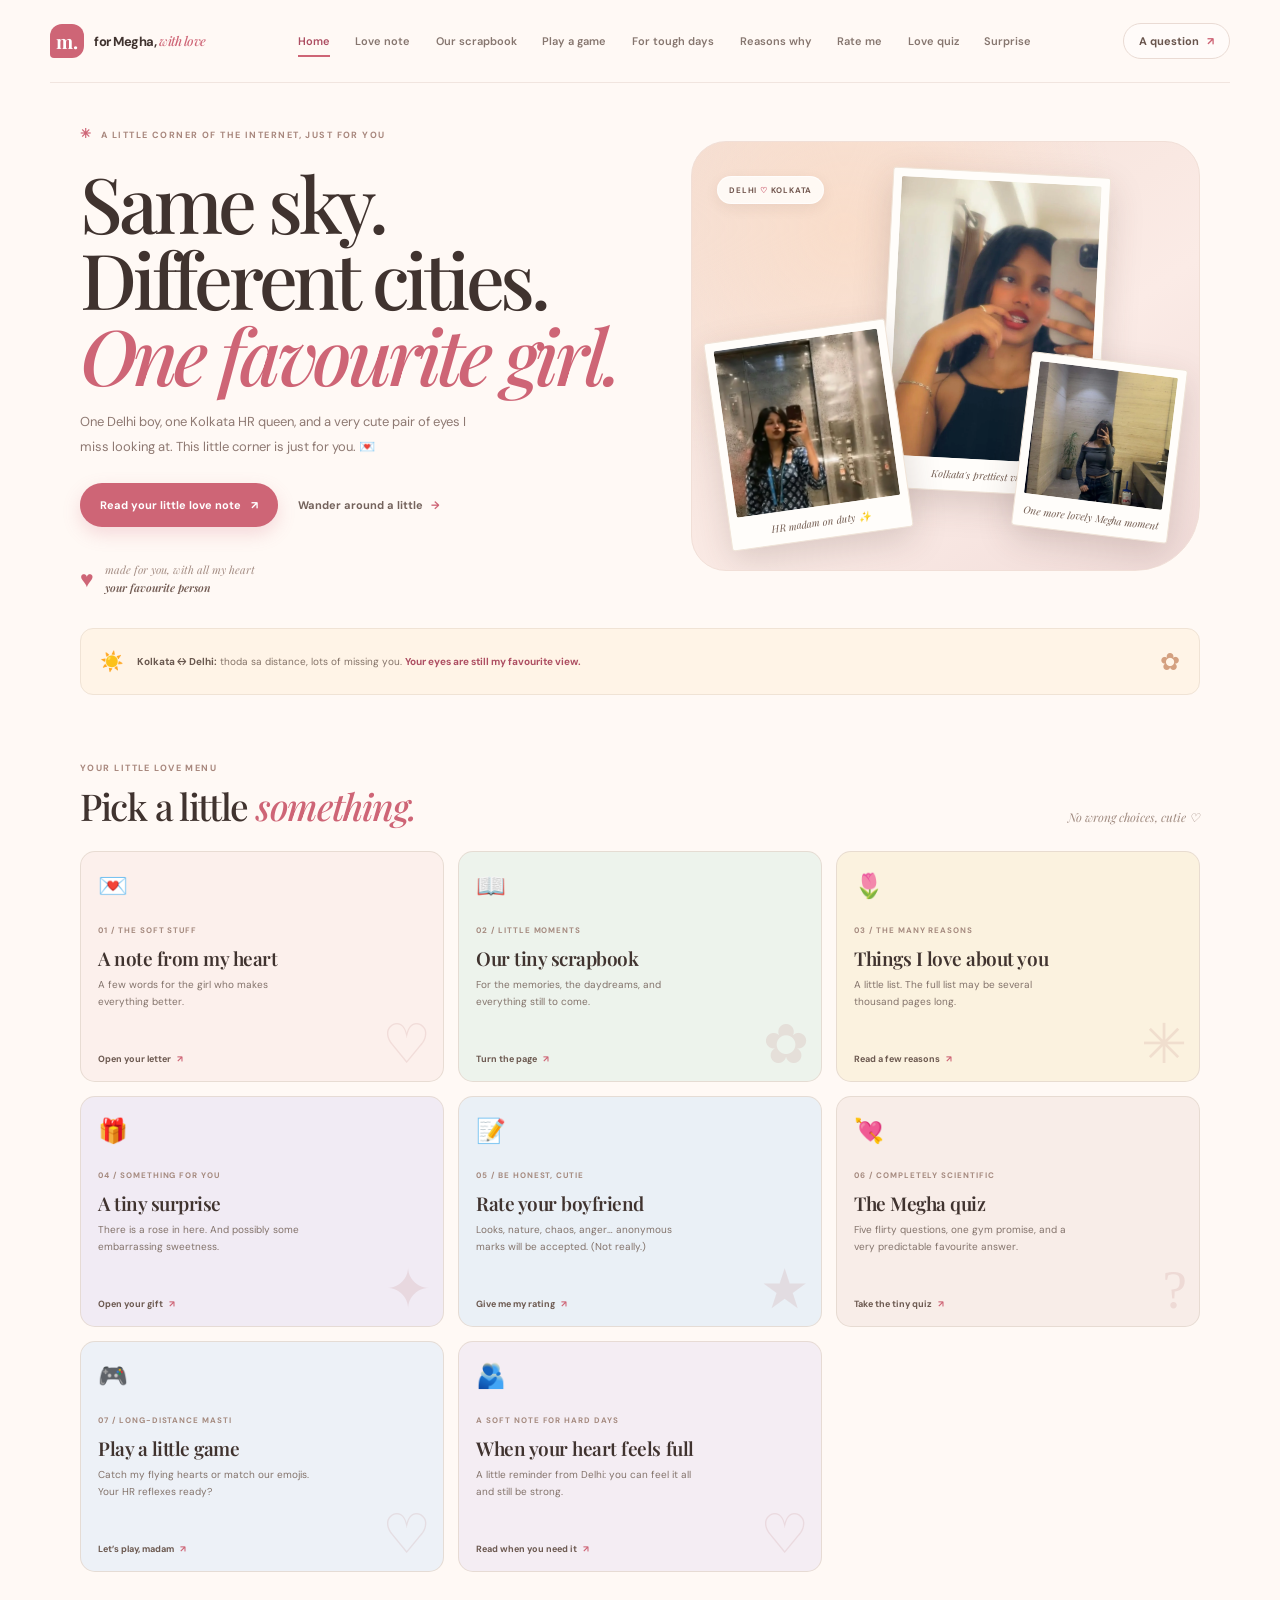
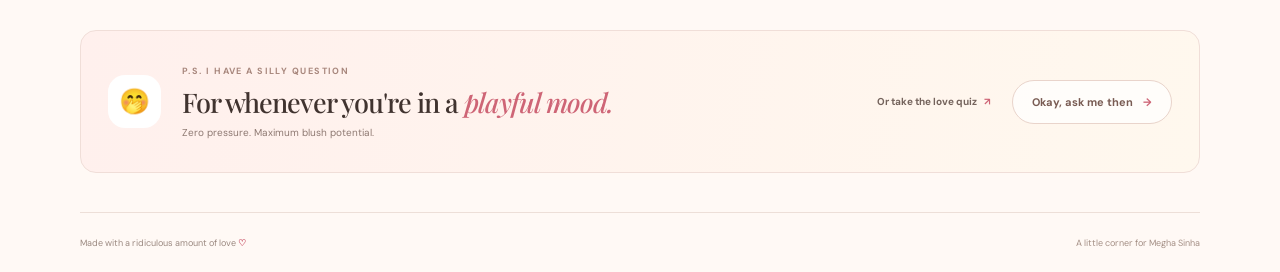
==== commit 23af7e23: "Use Megha's new photo on homepage Co-authored-by: Copilot <223556219+Copilot@users.noreply.github.co" ====
--- a/index.html
+++ b/index.html
@@ -13,9 +13,9 @@
 </head>
 <body>
   <header class="site-header">
-    <a class="brand" href="/" aria-label="Megha, home"><span class="brand-mark">m.</span><span>for Megha, <em>with love</em></span></a>
+    <a class="brand" href="/home" aria-label="Megha, home"><span class="brand-mark">m.</span><span>for Megha, <em>with love</em></span></a>
     <nav class="site-nav" aria-label="Main navigation">
-      <a class="active" href="/">Home</a><a href="/love">Love note</a><a href="/memories">Our scrapbook</a><a href="/game">Play a game</a><a href="/promise">For tough days</a><a href="/reasons">Reasons why</a><a href="/rate">Rate me</a><a href="/quiz">Love quiz</a><a href="/surprise">Surprise</a>
+      <a class="active" href="/home">Home</a><a href="/love">Love note</a><a href="/memories">Our scrapbook</a><a href="/game">Play a game</a><a href="/promise">For tough days</a><a href="/reasons">Reasons why</a><a href="/rate">Rate me</a><a href="/quiz">Love quiz</a><a href="/surprise">Surprise</a>
     </nav>
     <a class="header-pill" href="/question">A question <span>↗</span></a>
   </header>
@@ -29,7 +29,7 @@
         <div class="hero-actions"><a class="button button-primary" href="/love">Read your little love note <span>↗</span></a><a class="text-link" href="/memories">Wander around a little <span>→</span></a></div>
         <div class="hero-signature"><span class="signature-heart">♥</span><span>made for you, with all my heart<br><strong>your favourite person</strong></span></div>
       </div>
-      <div class="hero-art hero-photo-art" aria-label="Our favourite people, together from Delhi to Kolkata">
+      <div class="hero-art hero-photo-art" aria-label="Three photos of Megha">
         <figure class="photo-polaroid photo-main">
           <img src="/static/photos/megha-selfie.webp" alt="Megha, with her lovely eyes and a little smile" fetchpriority="high">
           <figcaption>Kolkata's prettiest view <span>♡</span></figcaption>
@@ -39,8 +39,8 @@
           <figcaption>HR madam on duty ✨</figcaption>
         </figure>
         <figure class="photo-polaroid photo-him">
-          <img src="/static/photos/delhi-boy.webp" alt="Megha's Delhi boy, sending a little hello" loading="lazy">
-          <figcaption>Missing you from Delhi</figcaption>
+          <img src="/static/photos/megha-added.png" alt="Megha smiling in a selfie" loading="lazy">
+          <figcaption>One more lovely Megha moment</figcaption>
         </figure>
         <span class="photo-art-sticker">DELHI <span>♡</span> KOLKATA</span>
       </div>
@@ -63,7 +63,7 @@
     </section>
 
     <section class="question-banner"><span class="question-banner-emoji">🤭</span><div><p class="eyebrow">P.S. I HAVE A SILLY QUESTION</p><h2>For whenever you're in a <em>playful mood.</em></h2><p>Zero pressure. Maximum blush potential.</p></div><a class="text-link quiz-banner-link" href="/quiz">Or take the love quiz <span>↗</span></a><a class="button button-outline" href="/question">Okay, ask me then <span>→</span></a></section>
-    <footer class="site-footer"><span>Made with a ridiculous amount of love <b>♡</b></span><a href="/">A little corner for Megha Sinha</a></footer>
+    <footer class="site-footer"><span>Made with a ridiculous amount of love <b>♡</b></span><a href="/home">A little corner for Megha Sinha</a></footer>
   </main>
 </body>
 </html>
--- a/static/styles.css
+++ b/static/styles.css
@@ -71,6 +71,29 @@
 .spark-b { right: 17%; bottom: 185px; color: #d5985f; font-size: 21px; }
 .art-heart { top: 179px; right: 17%; font-family: Georgia, serif; font-size: 32px; transform: rotate(12deg); }
 .hero-photo-art { min-height: 430px; overflow: hidden; border-radius: 35px 35px 65px 35px; background: radial-gradient(ellipse at 30% 20%, #f9ddca, transparent 55%), linear-gradient(145deg, #f3dfd6, #fbebe6 60%, #f1dcd9); }
+.welcome-page { min-height: 100svh; overflow: hidden; color: #fffaf8; background: #24151d; }
+.welcome-screen { position: relative; min-height: 100svh; min-height: 100dvh; display: grid; place-items: center; isolation: isolate; overflow: hidden; padding: 30px 20px; background: #24151d; }
+.welcome-video, .welcome-scrim { position: absolute; z-index: -2; inset: 0; width: 100%; height: 100%; }
+.welcome-video { object-fit: cover; object-position: center 44%; }
+.welcome-scrim { z-index: -1; background: linear-gradient(180deg, rgb(25 14 22 / 34%), rgb(29 13 22 / 43%) 43%, rgb(23 12 18 / 76%)); }
+.welcome-message { width: min(100%, 540px); padding: 36px 30px; text-align: center; animation: welcome-arrive .9s both; }
+.welcome-eyebrow { display: flex; align-items: center; justify-content: center; gap: 12px; margin: 0; color: rgb(255 246 243 / 83%); font-size: 10px; font-weight: 700; letter-spacing: .25em; }
+.welcome-eyebrow i { color: #ff9dad; font-size: 14px; font-style: normal; }
+.welcome-heart { margin-top: 36px; font-size: 35px; filter: drop-shadow(0 5px 15px rgb(255 119 151 / 35%)); animation: welcome-heartbeat 1.8s ease-in-out infinite; }
+.welcome-message h1 { margin: 12px 0 17px; font-family: "Playfair Display", Georgia, serif; font-size: clamp(57px, 10vw, 92px); font-weight: 500; line-height: .98; letter-spacing: -.055em; text-shadow: 0 4px 26px rgb(0 0 0 / 20%); }
+.welcome-message h1 em { color: #ffb0ba; font-weight: 500; }
+.welcome-note { margin: 0; color: rgb(255 248 246 / 94%); font-size: clamp(14px, 2.4vw, 17px); line-height: 1.85; text-shadow: 0 2px 14px rgb(0 0 0 / 30%); }
+.welcome-enter { min-height: 49px; display: inline-flex; align-items: center; justify-content: center; gap: 11px; margin-top: 30px; padding: 0 23px; border: 1px solid rgb(255 255 255 / 42%); border-radius: 999px; color: #57313b; background: #fff8f4; box-shadow: 0 10px 35px rgb(20 8 16 / 22%); font-size: 12px; font-weight: 700; transition: transform .2s, background .2s, box-shadow .2s; }
+.welcome-enter:hover { transform: translateY(-3px); background: #fff; box-shadow: 0 14px 40px rgb(20 8 16 / 30%); }
+.welcome-enter span { color: var(--rose); font-size: 17px; }
+.welcome-signoff { margin: 20px 0 0; color: rgb(255 239 235 / 81%); font-family: "Playfair Display", Georgia, serif; font-size: 12px; font-style: italic; }
+.welcome-video-note { position: absolute; right: 22px; bottom: 19px; color: rgb(255 247 244 / 71%); font-size: 9px; letter-spacing: .08em; }
+.welcome-sparkles span { position: absolute; color: rgb(255 218 221 / 86%); font-size: 25px; pointer-events: none; animation: welcome-float 5s ease-in-out infinite; }
+.welcome-sparkles span:nth-child(1) { top: 20%; left: 16%; }
+.welcome-sparkles span:nth-child(2) { top: 29%; right: 19%; animation-delay: -1.3s; font-size: 20px; }
+.welcome-sparkles span:nth-child(3) { right: 14%; bottom: 22%; animation-delay: -2.7s; font-size: 21px; }
+.welcome-sparkles span:nth-child(4) { bottom: 20%; left: 17%; animation-delay: -3.6s; font-size: 18px; }
+.welcome-sparkles span:nth-child(5) { top: 15%; right: 35%; animation-delay: -2s; font-size: 15px; }
 .photo-polaroid { position: absolute; margin: 0; padding: 8px 8px 32px; border: 1px solid #f0e4d8; border-radius: 3px; background: #fffdfa; box-shadow: 0 12px 35px rgb(77 52 43 / 18%); }
 .photo-polaroid img { width: 100%; height: 100%; display: block; border-radius: 2px; object-fit: cover; }
 .photo-polaroid figcaption { position: absolute; right: 7px; bottom: 9px; left: 7px; overflow: hidden; color: #745e53; font-family: "Playfair Display", Georgia, serif; font-size: 10px; font-style: italic; text-align: center; text-overflow: ellipsis; white-space: nowrap; }
@@ -165,6 +188,49 @@
 .gallery-photo figcaption { position: absolute; right: 0; bottom: 0; left: 0; padding: 29px 13px 12px; display: grid; gap: 4px; color: white; background: linear-gradient(transparent, rgb(34 26 24 / 75%)); }
 .gallery-photo figcaption span { font-size: 7px; font-weight: 700; letter-spacing: .15em; }
 .gallery-photo figcaption strong { font-family: "Playfair Display", Georgia, serif; font-size: 15px; font-weight: 500; }
+.shared-album { margin: 25px 0 26px; padding: clamp(18px, 4vw, 29px); border: 1px solid #efdfd8; border-radius: 18px; background: radial-gradient(ellipse at 100% 0, #fff1ed 0, transparent 38%), #fffdfa; box-shadow: var(--shadow); }
+.shared-album-heading { display: flex; align-items: center; justify-content: space-between; gap: 14px; margin-bottom: 17px; }
+.shared-album-heading h2 { margin: 6px 0; font-family: "Playfair Display", Georgia, serif; font-size: clamp(23px, 4vw, 32px); font-weight: 500; }
+.shared-album-heading h2 em { color: var(--rose); font-weight: 500; }
+.shared-album-heading > div > p:last-child { max-width: 560px; margin: 0; color: #8e7972; font-size: 10px; line-height: 1.8; }
+.shared-album-stamp { width: 55px; height: 55px; display: grid; flex: 0 0 55px; place-items: center; border: 1px solid #efded7; border-radius: 50%; color: var(--rose-dark); background: #fff7f2; font-family: "Playfair Display", Georgia, serif; font-size: 12px; transform: rotate(-9deg); }
+.album-auth-card { max-width: 470px; margin: 17px auto 0; padding: 19px; border: 1px solid #f0e3dc; border-radius: 14px; background: rgb(255 253 250 / 86%); }
+.album-auth-card[hidden], .album-private-area[hidden] { display: none; }
+.album-auth-card h3, .album-items-heading h3 { margin: 0; font-family: "Playfair Display", Georgia, serif; font-size: 21px; font-weight: 500; }
+.album-auth-copy { margin: 7px 0 13px; color: #8b7770; font-size: 9px; line-height: 1.8; }
+.album-login-form { display: grid; gap: 10px; }
+.album-login-form label, .album-caption-label { display: grid; gap: 5px; color: #725e55; font-size: 9px; font-weight: 700; }
+.album-login-form input, .album-caption-label input { width: 100%; min-height: 40px; padding: 9px 11px; border: 1px solid #eaddd6; border-radius: 9px; color: #574740; background: #fffdfa; font: inherit; font-size: 10px; }
+.album-login-form input:focus, .album-caption-label input:focus { outline: 2px solid #d88c98; outline-offset: 2px; }
+.album-login-form .button { justify-self: start; margin-top: 2px; }
+.album-auth-status, .album-upload-status { min-height: 15px; margin: 10px 0 0; color: #9b8176; font-size: 9px; line-height: 1.7; overflow-wrap: anywhere; }
+.album-auth-status.is-error, .album-upload-status.is-error { color: #a9404c; }
+.album-private-area { margin-top: 17px; }
+.album-toolbar { display: flex; align-items: center; justify-content: space-between; gap: 12px; margin-bottom: 13px; }
+.album-toolbar > p { margin: 0; color: #806b62; font-size: 9px; overflow-wrap: anywhere; }
+.album-toolbar > div { display: flex; flex-wrap: wrap; gap: 7px; }
+.album-toolbar .button { min-height: 35px; padding: 0 11px; font-size: 9px; }
+.album-upload-form { padding: 16px; border: 1px dashed #e7c9bf; border-radius: 13px; background: #fff8f3; }
+.album-file-picker { min-height: 44px; display: grid; place-items: center; position: relative; border: 1px solid #eddbd4; border-radius: 10px; color: var(--rose-dark); background: #fffdfa; font-size: 10px; font-weight: 700; cursor: pointer; }
+.album-file-picker input { position: absolute; width: 1px; height: 1px; overflow: hidden; opacity: 0; }
+.album-file-picker:focus-within { outline: 3px solid #d88c98; outline-offset: 3px; }
+.album-file-picker span { padding: 9px 12px; text-align: center; }
+.album-file-help { margin: 7px 0 12px; color: #9a877e; font-size: 8px; line-height: 1.7; }
+.album-caption-label { margin-bottom: 11px; }
+.album-upload-form > .button { min-height: 38px; }
+.album-items-heading { display: flex; align-items: baseline; justify-content: space-between; gap: 10px; margin: 19px 0 11px; }
+.album-items-heading h3 { font-size: 22px; }
+.album-items-heading > span { color: #99847a; font-size: 9px; }
+.shared-album-grid { display: grid; grid-template-columns: repeat(3, minmax(0, 1fr)); gap: 11px; }
+.album-memory-card { min-width: 0; overflow: hidden; border: 1px solid #eee1da; border-radius: 12px; background: #fffdfa; }
+.album-memory-media { width: 100%; aspect-ratio: 4 / 3; display: block; object-fit: cover; background: #f6ece7; }
+.album-memory-details { padding: 10px; }
+.album-memory-caption { min-height: 29px; margin: 0 0 6px; color: #69574f; font-family: "Playfair Display", Georgia, serif; font-size: 11px; line-height: 1.5; overflow-wrap: anywhere; }
+.album-memory-date { display: block; color: #a18c82; font-size: 8px; }
+.album-delete-button { margin-top: 9px; padding: 6px 9px; border: 1px solid #eed9d4; border-radius: 99px; color: #a34f5b; background: #fff8f5; font-size: 8px; font-weight: 700; cursor: pointer; }
+.album-delete-button:disabled, .album-toolbar button:disabled, .album-upload-form button:disabled { opacity: .6; cursor: wait; }
+.album-empty { margin: 0; padding: 17px 12px; border: 1px dashed #ebdcd5; border-radius: 11px; color: #927e74; font-family: "Playfair Display", Georgia, serif; font-size: 12px; font-style: italic; text-align: center; }
+.album-empty[hidden] { display: none; }
 
 .reasons-layout { display: grid; grid-template-columns: .8fr 1.2fr; gap: 23px; align-items: stretch; }
 .reasons-note { padding: 26px; border: 1px solid #f0e0d8; border-radius: 16px; background: #fcf0ec; }
@@ -407,6 +473,9 @@
 @keyframes gift-photo-right { from { transform: translateX(38px) rotate(9deg); } to { transform: translateX(0) rotate(5deg); } }
 @keyframes gift-heart-pulse { 0%, 100% { transform: scale(1); } 48% { transform: scale(1.22); } }
 @keyframes gift-petal-rise { 0% { opacity: 0; transform: translate3d(0, 0, 0) rotate(0deg); } 16% { opacity: .9; } 100% { opacity: 0; transform: translate3d(0, -270px, 0) rotate(250deg); } }
+@keyframes welcome-arrive { from { opacity: 0; transform: translateY(17px); } to { opacity: 1; transform: translateY(0); } }
+@keyframes welcome-heartbeat { 0%, 100% { transform: scale(1); } 50% { transform: scale(1.15); } }
+@keyframes welcome-float { 0%, 100% { opacity: .5; transform: translateY(0) rotate(-8deg); } 50% { opacity: 1; transform: translateY(-13px) rotate(8deg); } }
 
 @media (min-width: 1400px) {
   .home-hero { min-height: 550px; }
@@ -425,8 +494,24 @@
 }
 @media (max-width: 600px) {
   body { background: #fff9f5; }
+  .welcome-screen { padding: 18px 12px; }
+  .welcome-video { object-position: center; }
+  .welcome-message { padding: 30px 14px; }
+  .welcome-heart { margin-top: 29px; font-size: 31px; }
+  .welcome-message h1 { margin-top: 11px; font-size: clamp(56px, 16vw, 78px); }
+  .welcome-note { font-size: 13px; }
+  .welcome-enter { min-height: 46px; margin-top: 24px; padding: 0 18px; font-size: 11px; }
+  .welcome-signoff { margin-top: 16px; font-size: 11px; }
+  .welcome-video-note { right: 12px; bottom: 11px; font-size: 8px; }
+  .welcome-sparkles span:nth-child(1) { top: 16%; left: 7%; }
+  .welcome-sparkles span:nth-child(2) { top: 22%; right: 7%; }
+  .welcome-sparkles span:nth-child(3) { right: 6%; bottom: 17%; }
+  .welcome-sparkles span:nth-child(4) { bottom: 18%; left: 7%; }
   .site-header { width: calc(100% - 32px); min-height: 76px; gap: 7px; }
-  .brand { gap: 7px; font-size: 11px; }
+  .brand { gap: 7px; font-size: 11px;   }
+  @media (prefers-reduced-motion: reduce) {
+    .welcome-message, .welcome-heart, .welcome-sparkles span { animation: none; }
+  }
   .brand-mark { width: 30px; height: 30px; font-size: 17px; }
   .header-pill { padding: 8px 11px; font-size: 9px; }
   .site-nav { gap: 21px; margin: 1px 0 0; }
@@ -503,6 +588,17 @@
   .letter-body { font-size: 11px; }
   .scrapbook-grid { grid-template-columns: 1fr; gap: 10px; }
   .photo-gallery { grid-template-columns: 1fr 1fr; grid-template-rows: 230px 200px; gap: 9px; }
+  .shared-album { margin: 18px 0 21px; padding: 17px 13px; border-radius: 15px; }
+  .shared-album-heading { align-items: flex-start; gap: 8px; }
+  .shared-album-stamp { width: 42px; height: 42px; flex-basis: 42px; font-size: 10px; }
+  .shared-album-heading > div > p:last-child { font-size: 9px; }
+  .album-auth-card { padding: 15px 12px; }
+  .album-toolbar { align-items: flex-start; flex-direction: column; }
+  .album-toolbar > div { width: 100%; }
+  .album-toolbar .button { flex: 1; }
+  .album-upload-form { padding: 12px; }
+  .shared-album-grid { grid-template-columns: repeat(2, minmax(0, 1fr)); gap: 8px; }
+  .album-memory-details { padding: 8px; }
   .gallery-wide { grid-column: 1 / -1; }
   .gallery-photo { border-radius: 12px; }
   .gallery-photo figcaption { padding: 24px 9px 9px; }
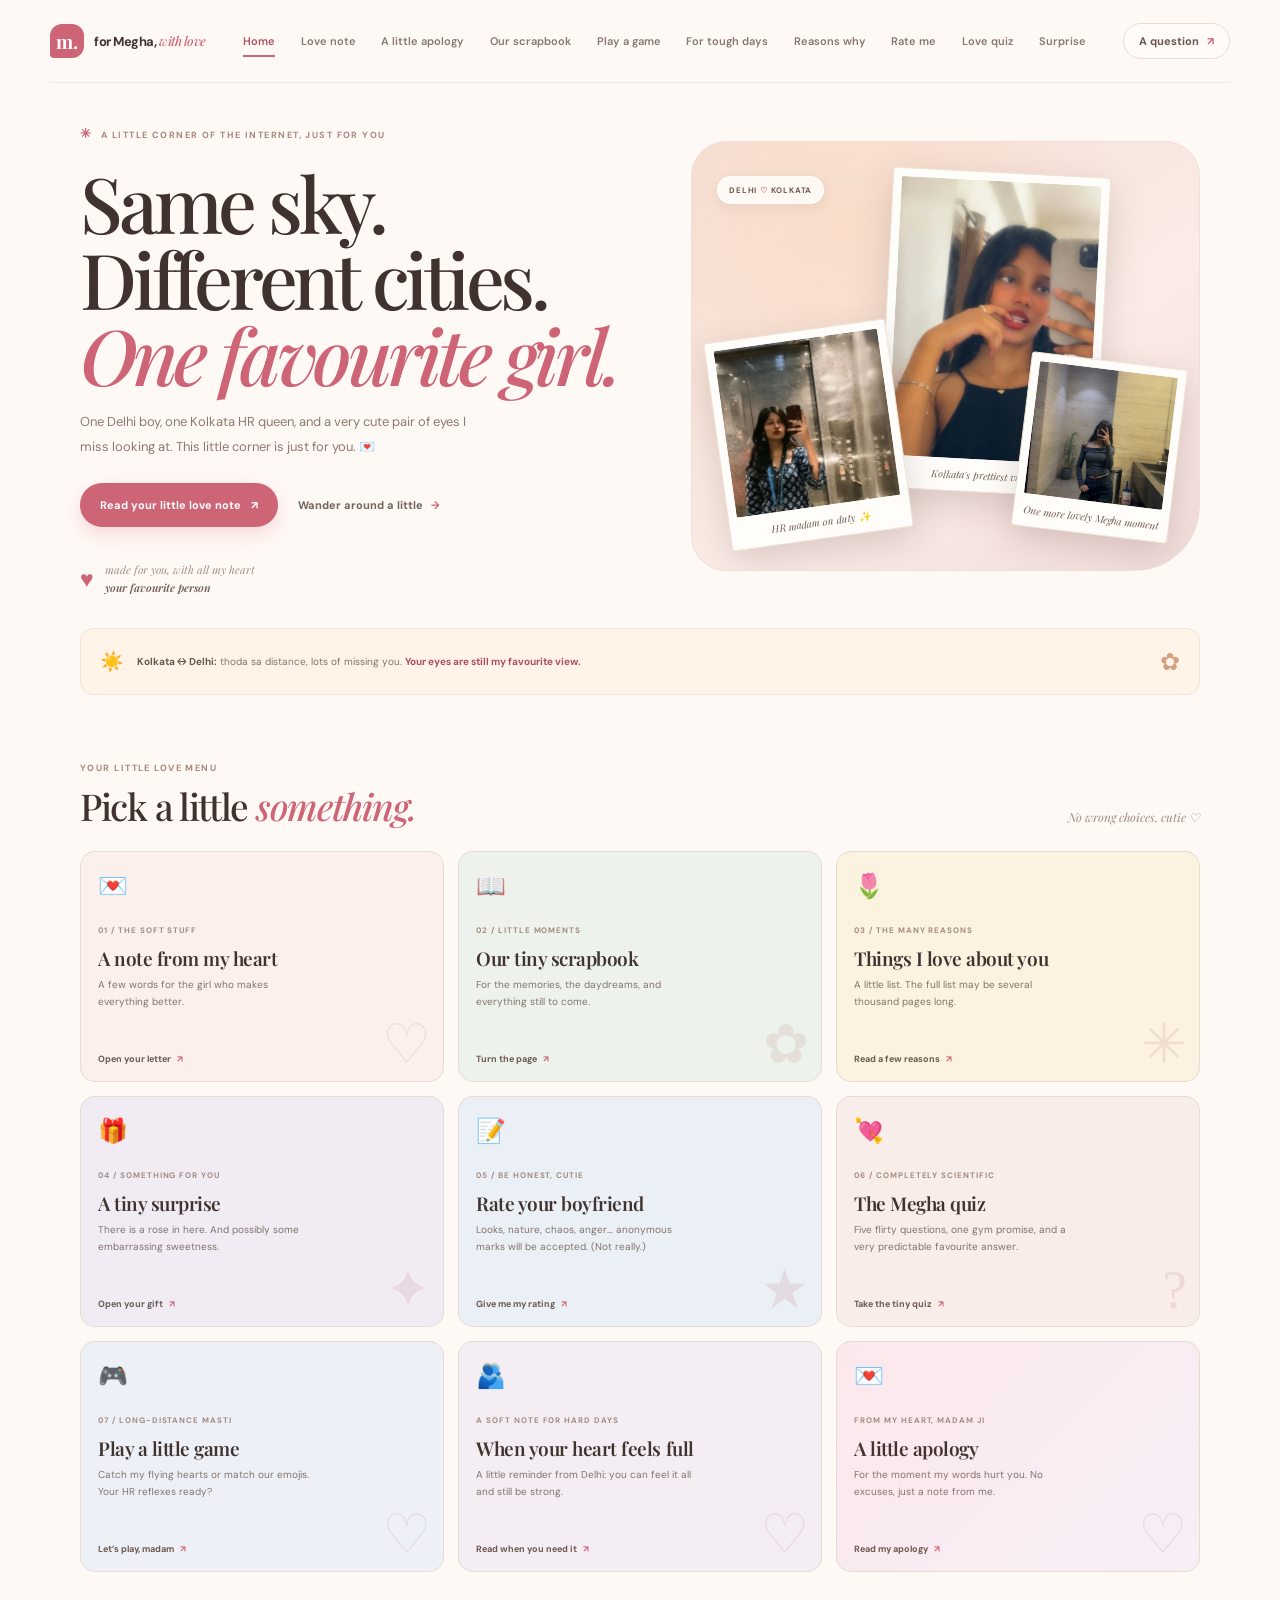
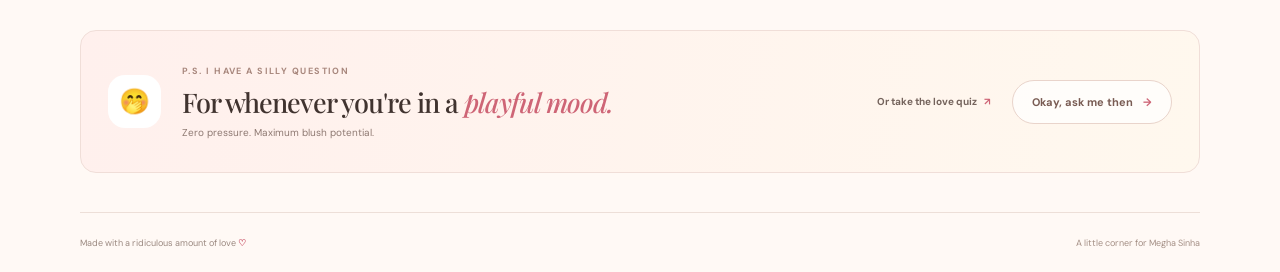
==== commit efd03cfc: "Add animated apology page Co-authored-by: Copilot <223556219+Copilot@users.noreply.github.com>" ====
--- a/index.html
+++ b/index.html
@@ -15,7 +15,7 @@
   <header class="site-header">
     <a class="brand" href="/home" aria-label="Megha, home"><span class="brand-mark">m.</span><span>for Megha, <em>with love</em></span></a>
     <nav class="site-nav" aria-label="Main navigation">
-      <a class="active" href="/home">Home</a><a href="/love">Love note</a><a href="/memories">Our scrapbook</a><a href="/game">Play a game</a><a href="/promise">For tough days</a><a href="/reasons">Reasons why</a><a href="/rate">Rate me</a><a href="/quiz">Love quiz</a><a href="/surprise">Surprise</a>
+      <a class="active" href="/home">Home</a><a href="/love">Love note</a><a href="/sorry">A little apology</a><a href="/memories">Our scrapbook</a><a href="/game">Play a game</a><a href="/promise">For tough days</a><a href="/reasons">Reasons why</a><a href="/rate">Rate me</a><a href="/quiz">Love quiz</a><a href="/surprise">Surprise</a>
     </nav>
     <a class="header-pill" href="/question">A question <span>↗</span></a>
   </header>
@@ -59,6 +59,7 @@
         <a class="feature-card feature-quiz" href="/quiz"><span class="feature-emoji">💘</span><span class="feature-count">06 / COMPLETELY SCIENTIFIC</span><h3>The Megha quiz</h3><p>Five flirty questions, one gym promise, and a very predictable favourite answer.</p><span class="feature-link">Take the tiny quiz <b>↗</b></span><span class="feature-decoration">?</span></a>
         <a class="feature-card feature-game" href="/game"><span class="feature-emoji">🎮</span><span class="feature-count">07 / LONG-DISTANCE MASTI</span><h3>Play a little game</h3><p>Catch my flying hearts or match our emojis. Your HR reflexes ready?</p><span class="feature-link">Let’s play, madam <b>↗</b></span><span class="feature-decoration">♡</span></a>
         <a class="feature-card feature-promise" href="/promise"><span class="feature-emoji">🫂</span><span class="feature-count">A SOFT NOTE FOR HARD DAYS</span><h3>When your heart feels full</h3><p>A little reminder from Delhi: you can feel it all and still be strong.</p><span class="feature-link">Read when you need it <b>↗</b></span><span class="feature-decoration">♡</span></a>
+        <a class="feature-card feature-sorry" href="/sorry"><span class="feature-emoji">💌</span><span class="feature-count">FROM MY HEART, MADAM JI</span><h3>A little apology</h3><p>For the moment my words hurt you. No excuses, just a note from me.</p><span class="feature-link">Read my apology <b>↗</b></span><span class="feature-decoration">♡</span></a>
       </div>
     </section>
 
--- a/static/styles.css
+++ b/static/styles.css
@@ -145,6 +145,54 @@
 .site-footer { width: min(100% - 64px, 1120px); min-height: 60px; margin: auto; display: flex; align-items: center; justify-content: space-between; gap: 12px; border-top: 1px solid #eddfd8; color: #9b8980; font-size: 9px; }
 .site-footer b { color: var(--rose); }
 .site-footer a { color: #a48f85; }
+
+.feature-sorry { background: linear-gradient(135deg, #fbe8ec, #f7eef6); }
+
+.sorry-page { min-height: 100vh; color: #fff8f6; background: #21131f; }
+.sorry-scene { position: relative; min-height: 100vh; min-height: 100svh; overflow: hidden; display: flex; flex-direction: column; align-items: center; padding: 76px 20px 20px; isolation: isolate; background: radial-gradient(ellipse at 50% 43%, #593047 0, #352038 38%, #21131f 76%); }
+.sorry-aurora, .sorry-aurora::before, .sorry-aurora::after { position: absolute; z-index: -1; inset: -20%; pointer-events: none; }
+.sorry-aurora { background: radial-gradient(ellipse at 24% 29%, rgb(224 116 146 / 19%), transparent 35%), radial-gradient(ellipse at 79% 66%, rgb(151 114 212 / 19%), transparent 35%); animation: sorry-aurora 16s ease-in-out infinite alternate; }
+.sorry-aurora::before, .sorry-aurora::after { content: ""; border: 1px solid rgb(255 222 231 / 9%); border-radius: 50%; }
+.sorry-aurora::before { inset: 14% 23%; transform: rotate(-24deg); }
+.sorry-aurora::after { inset: 24% 16%; transform: rotate(31deg); }
+.sorry-back { position: absolute; z-index: 1; top: 27px; left: max(24px, calc((100% - 960px) / 2)); display: inline-flex; align-items: center; gap: 9px; color: rgb(255 244 246 / 77%); font-size: 11px; font-weight: 600; transition: color .2s, transform .2s; }
+.sorry-back:hover { color: #fff; transform: translateX(-3px); }
+.sorry-back span { color: #ffb1c4; font-size: 16px; }
+.sorry-card { width: min(100%, 590px); margin-block: auto; padding: clamp(30px, 6vw, 55px) clamp(23px, 7vw, 66px) 34px; border: 1px solid rgb(255 229 236 / 20%); border-radius: 30px; background: linear-gradient(145deg, rgb(255 245 248 / 11%), rgb(255 255 255 / 5%)); box-shadow: 0 28px 100px rgb(8 3 11 / 38%), inset 0 1px rgb(255 255 255 / 13%); text-align: center; backdrop-filter: blur(18px); animation: sorry-arrive .9s cubic-bezier(.2,.8,.2,1) both; }
+.sorry-eyebrow { display: flex; align-items: center; justify-content: center; gap: 11px; margin: 0; color: rgb(255 232 237 / 72%); font-size: 9px; font-weight: 700; letter-spacing: .17em; }
+.sorry-eyebrow i { color: #ff9eb6; font-size: 13px; font-style: normal; }
+.sorry-envelope { width: 74px; height: 74px; margin: 27px auto 14px; display: grid; place-items: center; border: 1px solid rgb(255 255 255 / 17%); border-radius: 25px; background: linear-gradient(145deg, rgb(255 213 223 / 21%), rgb(225 159 202 / 9%)); box-shadow: 0 10px 35px rgb(12 4 13 / 22%); animation: sorry-pulse 3s ease-in-out infinite; }
+.sorry-envelope span { font-size: 34px; filter: drop-shadow(0 5px 12px rgb(255 119 151 / 32%)); }
+.sorry-kicker { margin: 0; color: #ffbfcc; font-family: "Playfair Display", Georgia, serif; font-size: 13px; font-style: italic; }
+.sorry-card h1 { margin: 12px 0 15px; color: #fff9f7; font-family: "Playfair Display", Georgia, serif; font-size: clamp(43px, 9vw, 67px); font-weight: 500; line-height: .99; letter-spacing: -.05em; text-shadow: 0 5px 30px rgb(8 2 10 / 25%); }
+.sorry-card h1 em { color: #ffb0c0; font-weight: 500; }
+.sorry-divider { display: flex; align-items: center; justify-content: center; gap: 13px; margin: 21px 0; color: #ffadc0; font-size: 14px; }
+.sorry-divider span { width: 48px; height: 1px; background: linear-gradient(90deg, transparent, rgb(255 198 211 / 63%)); }
+.sorry-divider span:last-child { transform: rotate(180deg); }
+.sorry-note { margin: 0; color: rgb(255 246 246 / 91%); font-size: 13px; line-height: 1.95; }
+.sorry-note strong { color: #ffc2ce; font-weight: 700; }
+.sorry-note-soft { margin-top: 13px; color: rgb(255 240 243 / 75%); }
+.sorry-signoff { margin: 23px 0 0; color: #ffd0d9; font-family: "Playfair Display", Georgia, serif; font-size: 14px; font-style: italic; }
+.sorry-signoff span { color: #ff9eb6; }
+.sorry-home { min-height: 47px; display: inline-flex; align-items: center; justify-content: center; gap: 11px; margin-top: 25px; padding: 0 20px; border: 1px solid rgb(255 240 244 / 47%); border-radius: 999px; color: #4d2638; background: linear-gradient(100deg, #fff0f1, #ffe0e7); box-shadow: 0 8px 25px rgb(12 4 13 / 20%); font-size: 11px; font-weight: 700; transition: transform .2s, box-shadow .2s; }
+.sorry-home:hover { transform: translateY(-2px); box-shadow: 0 12px 30px rgb(12 4 13 / 32%); }
+.sorry-home span { font-size: 16px; }
+.sorry-signature { margin: 18px 0 0; color: rgb(255 232 236 / 62%); font-family: "Playfair Display", Georgia, serif; font-size: 11px; font-style: italic; }
+.sorry-stars span { position: absolute; z-index: -1; color: rgb(255 204 218 / 66%); font-size: 22px; animation: sorry-drift 7s ease-in-out infinite; }
+.sorry-stars span:nth-child(1) { top: 14%; left: 14%; }
+.sorry-stars span:nth-child(2) { top: 24%; right: 15%; color: #eec1ce; animation-delay: -2s; font-size: 16px; }
+.sorry-stars span:nth-child(3) { top: 64%; left: 9%; animation-delay: -4s; font-size: 17px; }
+.sorry-stars span:nth-child(4) { top: 73%; right: 12%; animation-delay: -1s; }
+.sorry-stars span:nth-child(5) { top: 87%; left: 27%; animation-delay: -3s; font-size: 15px; }
+.sorry-stars span:nth-child(6) { top: 10%; right: 34%; animation-delay: -5s; font-size: 13px; }
+.sorry-stars span:nth-child(7) { top: 43%; right: 7%; animation-delay: -2.5s; font-size: 18px; }
+.sorry-stars span:nth-child(8) { top: 40%; left: 6%; animation-delay: -4.5s; font-size: 14px; }
+.sorry-footer { margin: 22px 0 0; color: rgb(255 239 242 / 58%); font-family: "Playfair Display", Georgia, serif; font-size: 10px; font-style: italic; text-align: center; }
+.sorry-footer span { padding-left: 5px; color: #ffadc0; }
+@keyframes sorry-arrive { from { opacity: 0; transform: translateY(20px) scale(.985); } to { opacity: 1; transform: translateY(0) scale(1); } }
+@keyframes sorry-pulse { 0%, 100% { transform: translateY(0) rotate(-2deg); } 50% { transform: translateY(-5px) rotate(2deg); } }
+@keyframes sorry-drift { 0%, 100% { opacity: .44; transform: translate3d(0, 0, 0) rotate(-8deg); } 50% { opacity: 1; transform: translate3d(8px, -17px, 0) rotate(8deg); } }
+@keyframes sorry-aurora { from { transform: translate3d(-2%, -1%, 0) scale(1); } to { transform: translate3d(2%, 1%, 0) scale(1.08); } }
 
 .inner-page { width: min(100% - 48px, 930px); margin: 35px auto 0; }
 .back-link { display: inline-flex; margin-bottom: 19px; color: #8d7870; font-size: 10px; font-weight: 700; }
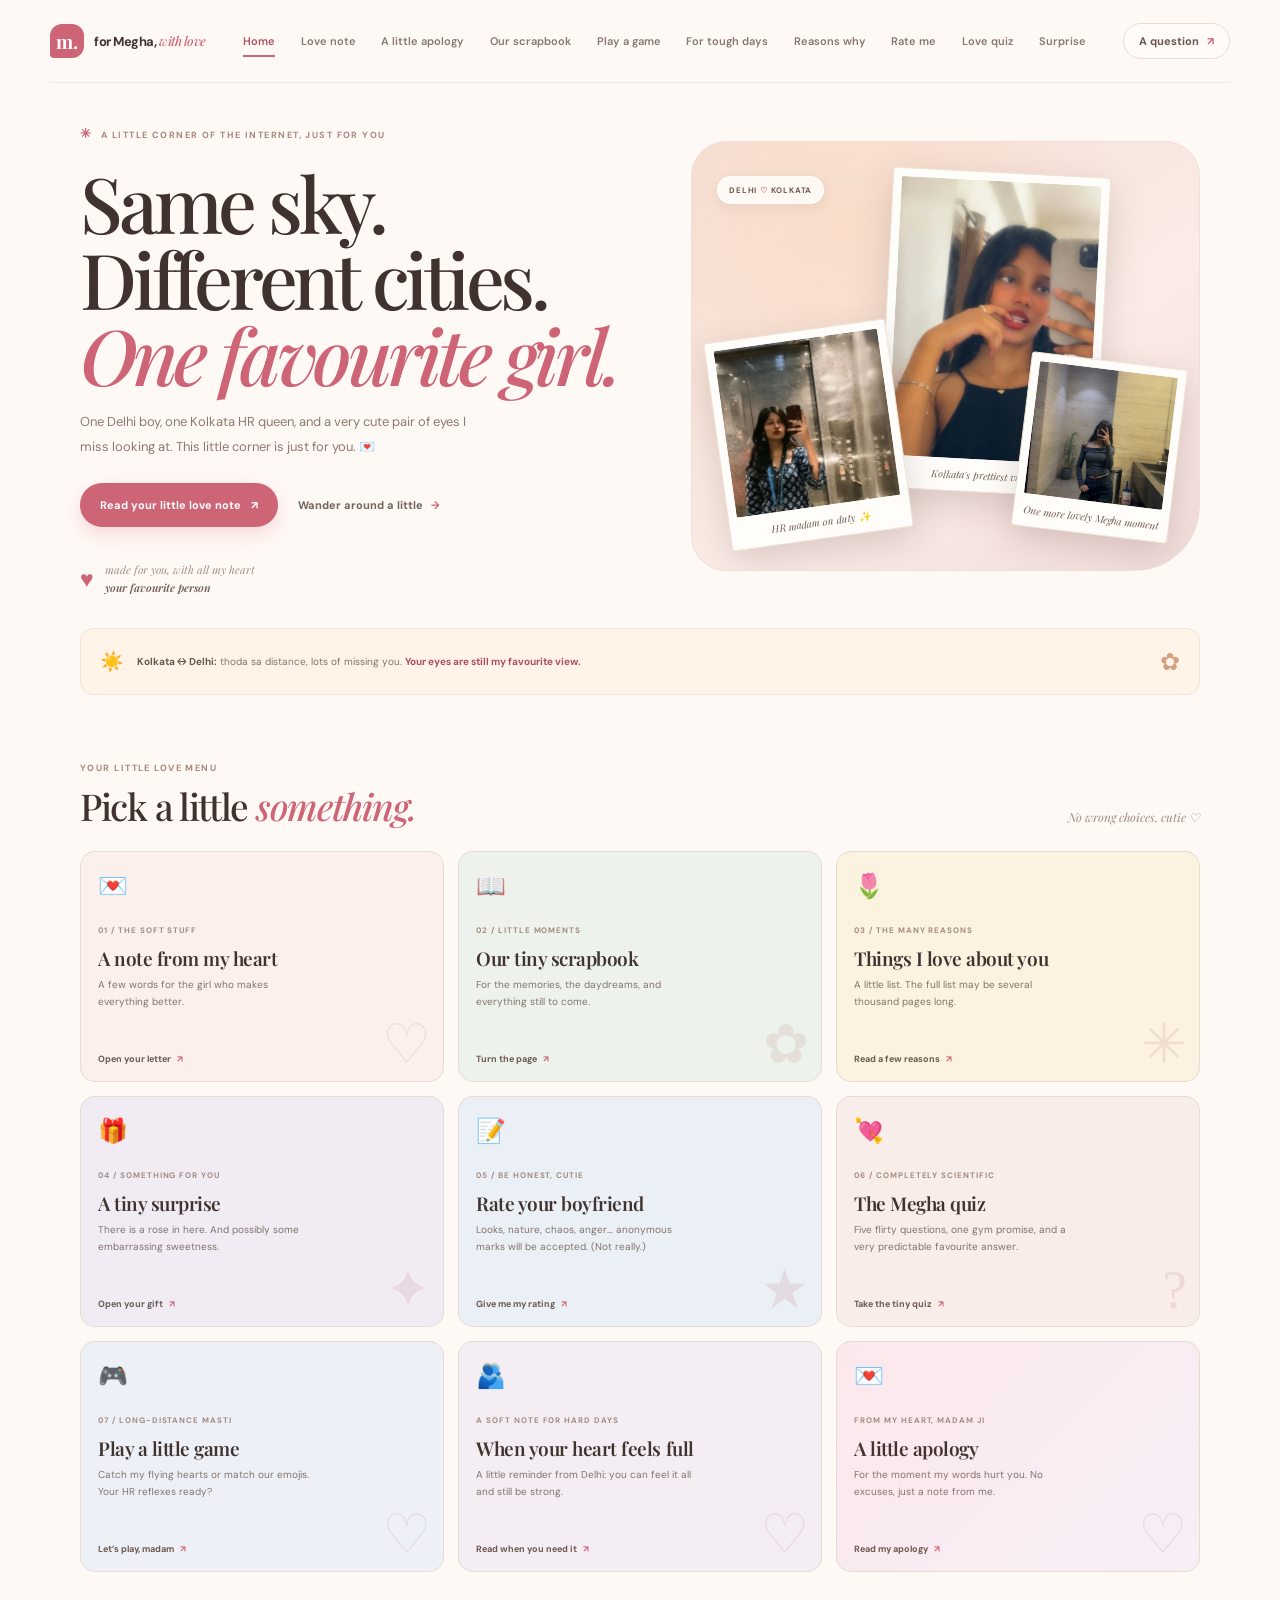
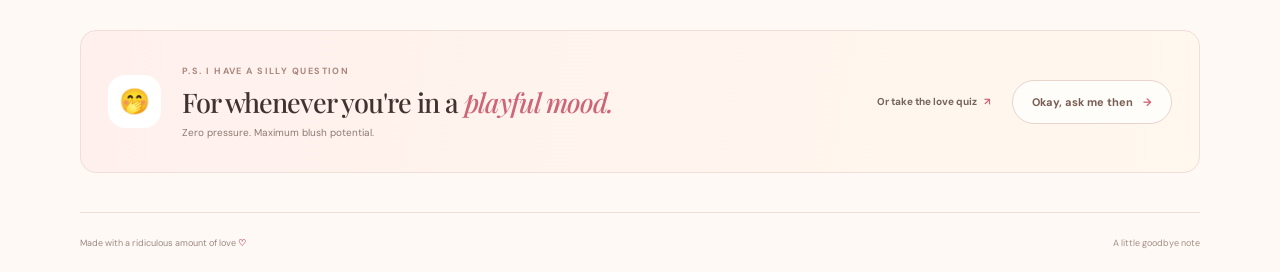
==== commit eaee98ab: "Clarify farewell page routing Co-authored-by: Copilot <223556219+Copilot@users.noreply.github.com>" ====
--- a/index.html
+++ b/index.html
@@ -64,7 +64,7 @@
     </section>
 
     <section class="question-banner"><span class="question-banner-emoji">🤭</span><div><p class="eyebrow">P.S. I HAVE A SILLY QUESTION</p><h2>For whenever you're in a <em>playful mood.</em></h2><p>Zero pressure. Maximum blush potential.</p></div><a class="text-link quiz-banner-link" href="/quiz">Or take the love quiz <span>↗</span></a><a class="button button-outline" href="/question">Okay, ask me then <span>→</span></a></section>
-    <footer class="site-footer"><span>Made with a ridiculous amount of love <b>♡</b></span><a href="/home">A little corner for Megha Sinha</a></footer>
+    <footer class="site-footer"><span>Made with a ridiculous amount of love <b>♡</b></span><a href="/goodbye">A little goodbye note</a></footer>
   </main>
 </body>
 </html>
--- a/static/styles.css
+++ b/static/styles.css
@@ -71,18 +71,23 @@
 .spark-b { right: 17%; bottom: 185px; color: #d5985f; font-size: 21px; }
 .art-heart { top: 179px; right: 17%; font-family: Georgia, serif; font-size: 32px; transform: rotate(12deg); }
 .hero-photo-art { min-height: 430px; overflow: hidden; border-radius: 35px 35px 65px 35px; background: radial-gradient(ellipse at 30% 20%, #f9ddca, transparent 55%), linear-gradient(145deg, #f3dfd6, #fbebe6 60%, #f1dcd9); }
-.welcome-page { min-height: 100svh; overflow: hidden; color: #fffaf8; background: #24151d; }
+.welcome-page { min-height: 100svh; overflow-x: hidden; color: #fffaf8; background: #24151d; }
 .welcome-screen { position: relative; min-height: 100svh; min-height: 100dvh; display: grid; place-items: center; isolation: isolate; overflow: hidden; padding: 30px 20px; background: #24151d; }
 .welcome-video, .welcome-scrim { position: absolute; z-index: -2; inset: 0; width: 100%; height: 100%; }
 .welcome-video { object-fit: cover; object-position: center 44%; }
-.welcome-scrim { z-index: -1; background: linear-gradient(180deg, rgb(25 14 22 / 34%), rgb(29 13 22 / 43%) 43%, rgb(23 12 18 / 76%)); }
-.welcome-message { width: min(100%, 540px); padding: 36px 30px; text-align: center; animation: welcome-arrive .9s both; }
+.welcome-scrim { z-index: -1; background: linear-gradient(180deg, rgb(25 14 22 / 48%), rgb(29 13 22 / 48%) 43%, rgb(23 12 18 / 78%)); }
+.welcome-message { width: min(100%, 650px); padding: clamp(30px, 5vw, 54px) clamp(22px, 6vw, 66px); border: 1px solid rgb(255 239 235 / 25%); border-radius: 30px; background: linear-gradient(145deg, rgb(47 31 41 / 77%), rgb(31 22 31 / 69%)); box-shadow: 0 30px 100px rgb(12 8 13 / 38%), inset 0 1px rgb(255 255 255 / 10%); backdrop-filter: blur(18px); text-align: center; animation: welcome-arrive .9s both; }
 .welcome-eyebrow { display: flex; align-items: center; justify-content: center; gap: 12px; margin: 0; color: rgb(255 246 243 / 83%); font-size: 10px; font-weight: 700; letter-spacing: .25em; }
 .welcome-eyebrow i { color: #ff9dad; font-size: 14px; font-style: normal; }
-.welcome-heart { margin-top: 36px; font-size: 35px; filter: drop-shadow(0 5px 15px rgb(255 119 151 / 35%)); animation: welcome-heartbeat 1.8s ease-in-out infinite; }
-.welcome-message h1 { margin: 12px 0 17px; font-family: "Playfair Display", Georgia, serif; font-size: clamp(57px, 10vw, 92px); font-weight: 500; line-height: .98; letter-spacing: -.055em; text-shadow: 0 4px 26px rgb(0 0 0 / 20%); }
+.welcome-heart { margin-top: 28px; color: #ffd3d5; font-size: 30px; filter: drop-shadow(0 5px 15px rgb(255 119 151 / 35%)); animation: welcome-float 5s ease-in-out infinite; }
+.welcome-message h1 { margin: 12px 0 22px; font-family: "Playfair Display", Georgia, serif; font-size: clamp(49px, 8vw, 76px); font-weight: 500; line-height: 1.04; letter-spacing: -.055em; text-shadow: 0 4px 26px rgb(0 0 0 / 20%); }
 .welcome-message h1 em { color: #ffb0ba; font-weight: 500; }
-.welcome-note { margin: 0; color: rgb(255 248 246 / 94%); font-size: clamp(14px, 2.4vw, 17px); line-height: 1.85; text-shadow: 0 2px 14px rgb(0 0 0 / 30%); }
+.welcome-note { margin: 0; color: rgb(255 248 246 / 96%); font-size: clamp(14px, 2.1vw, 16px); line-height: 1.9; text-shadow: 0 2px 14px rgb(0 0 0 / 30%); }
+.welcome-note-soft { color: rgb(255 239 235 / 82%); font-size: clamp(12px, 1.8vw, 14px); }
+.welcome-divider { display: flex; align-items: center; justify-content: center; gap: 13px; margin: 24px auto; color: #ffb0ba; }
+.welcome-divider span { width: 42px; height: 1px; background: linear-gradient(90deg, transparent, rgb(255 176 186 / 66%)); }
+.welcome-divider span:last-child { transform: rotate(180deg); }
+.welcome-divider i { font-size: 13px; font-style: normal; }
 .welcome-enter { min-height: 49px; display: inline-flex; align-items: center; justify-content: center; gap: 11px; margin-top: 30px; padding: 0 23px; border: 1px solid rgb(255 255 255 / 42%); border-radius: 999px; color: #57313b; background: #fff8f4; box-shadow: 0 10px 35px rgb(20 8 16 / 22%); font-size: 12px; font-weight: 700; transition: transform .2s, background .2s, box-shadow .2s; }
 .welcome-enter:hover { transform: translateY(-3px); background: #fff; box-shadow: 0 14px 40px rgb(20 8 16 / 30%); }
 .welcome-enter span { color: var(--rose); font-size: 17px; }
@@ -151,14 +156,26 @@
 .sorry-page { min-height: 100vh; color: #fff8f6; background: #21131f; }
 .sorry-scene { position: relative; min-height: 100vh; min-height: 100svh; overflow: hidden; display: flex; flex-direction: column; align-items: center; padding: 76px 20px 20px; isolation: isolate; background: radial-gradient(ellipse at 50% 43%, #593047 0, #352038 38%, #21131f 76%); }
 .sorry-aurora, .sorry-aurora::before, .sorry-aurora::after { position: absolute; z-index: -1; inset: -20%; pointer-events: none; }
-.sorry-aurora { background: radial-gradient(ellipse at 24% 29%, rgb(224 116 146 / 19%), transparent 35%), radial-gradient(ellipse at 79% 66%, rgb(151 114 212 / 19%), transparent 35%); animation: sorry-aurora 16s ease-in-out infinite alternate; }
+.sorry-aurora { background: radial-gradient(ellipse at 24% 29%, rgb(224 116 146 / 24%), transparent 35%), radial-gradient(ellipse at 79% 66%, rgb(151 114 212 / 24%), transparent 35%), radial-gradient(ellipse at 50% 95%, rgb(242 143 165 / 13%), transparent 38%); animation: sorry-aurora 16s ease-in-out infinite alternate, sorry-glow 9s ease-in-out infinite alternate; }
 .sorry-aurora::before, .sorry-aurora::after { content: ""; border: 1px solid rgb(255 222 231 / 9%); border-radius: 50%; }
-.sorry-aurora::before { inset: 14% 23%; transform: rotate(-24deg); }
-.sorry-aurora::after { inset: 24% 16%; transform: rotate(31deg); }
+.sorry-aurora::before { inset: 14% 23%; transform: rotate(-24deg); animation: sorry-orbit 28s linear infinite; }
+.sorry-aurora::after { inset: 24% 16%; transform: rotate(31deg); animation: sorry-orbit 36s linear infinite reverse; }
 .sorry-back { position: absolute; z-index: 1; top: 27px; left: max(24px, calc((100% - 960px) / 2)); display: inline-flex; align-items: center; gap: 9px; color: rgb(255 244 246 / 77%); font-size: 11px; font-weight: 600; transition: color .2s, transform .2s; }
 .sorry-back:hover { color: #fff; transform: translateX(-3px); }
 .sorry-back span { color: #ffb1c4; font-size: 16px; }
-.sorry-card { width: min(100%, 590px); margin-block: auto; padding: clamp(30px, 6vw, 55px) clamp(23px, 7vw, 66px) 34px; border: 1px solid rgb(255 229 236 / 20%); border-radius: 30px; background: linear-gradient(145deg, rgb(255 245 248 / 11%), rgb(255 255 255 / 5%)); box-shadow: 0 28px 100px rgb(8 3 11 / 38%), inset 0 1px rgb(255 255 255 / 13%); text-align: center; backdrop-filter: blur(18px); animation: sorry-arrive .9s cubic-bezier(.2,.8,.2,1) both; }
+.sorry-card { position: relative; width: min(100%, 590px); margin-block: auto; padding: clamp(30px, 6vw, 55px) clamp(23px, 7vw, 66px) 34px; overflow: hidden; border: 1px solid rgb(255 229 236 / 23%); border-radius: 30px; background: linear-gradient(145deg, rgb(255 245 248 / 12%), rgb(255 255 255 / 5%)); box-shadow: 0 28px 100px rgb(8 3 11 / 38%), inset 0 1px rgb(255 255 255 / 16%); text-align: center; backdrop-filter: blur(18px); animation: sorry-arrive .9s cubic-bezier(.2,.8,.2,1) both, sorry-card-float 8s ease-in-out 1s infinite; }
+.sorry-card::before { position: absolute; inset: 0; border-radius: inherit; background: linear-gradient(115deg, transparent 18%, rgb(255 255 255 / 7%) 48%, transparent 76%); content: ""; pointer-events: none; transform: translateX(-120%); animation: sorry-sheen 9s ease-in-out 1.6s infinite; }
+.sorry-card > * { position: relative; animation: sorry-reveal .72s both; }
+.sorry-card > :nth-child(1) { animation-delay: .2s; }
+.sorry-card > :nth-child(2) { animation-delay: .35s; }
+.sorry-card > :nth-child(3) { animation-delay: .48s; }
+.sorry-card > :nth-child(4) { animation-delay: .61s; }
+.sorry-card > :nth-child(5) { animation-delay: .74s; }
+.sorry-card > :nth-child(6) { animation-delay: .87s; }
+.sorry-card > :nth-child(7) { animation-delay: 1s; }
+.sorry-card > :nth-child(8) { animation-delay: 1.13s; }
+.sorry-card > :nth-child(9) { animation-delay: 1.26s; }
+.sorry-card > :nth-child(10) { animation-delay: 1.39s; }
 .sorry-eyebrow { display: flex; align-items: center; justify-content: center; gap: 11px; margin: 0; color: rgb(255 232 237 / 72%); font-size: 9px; font-weight: 700; letter-spacing: .17em; }
 .sorry-eyebrow i { color: #ff9eb6; font-size: 13px; font-style: normal; }
 .sorry-envelope { width: 74px; height: 74px; margin: 27px auto 14px; display: grid; place-items: center; border: 1px solid rgb(255 255 255 / 17%); border-radius: 25px; background: linear-gradient(145deg, rgb(255 213 223 / 21%), rgb(225 159 202 / 9%)); box-shadow: 0 10px 35px rgb(12 4 13 / 22%); animation: sorry-pulse 3s ease-in-out infinite; }
@@ -174,8 +191,8 @@
 .sorry-note-soft { margin-top: 13px; color: rgb(255 240 243 / 75%); }
 .sorry-signoff { margin: 23px 0 0; color: #ffd0d9; font-family: "Playfair Display", Georgia, serif; font-size: 14px; font-style: italic; }
 .sorry-signoff span { color: #ff9eb6; }
-.sorry-home { min-height: 47px; display: inline-flex; align-items: center; justify-content: center; gap: 11px; margin-top: 25px; padding: 0 20px; border: 1px solid rgb(255 240 244 / 47%); border-radius: 999px; color: #4d2638; background: linear-gradient(100deg, #fff0f1, #ffe0e7); box-shadow: 0 8px 25px rgb(12 4 13 / 20%); font-size: 11px; font-weight: 700; transition: transform .2s, box-shadow .2s; }
-.sorry-home:hover { transform: translateY(-2px); box-shadow: 0 12px 30px rgb(12 4 13 / 32%); }
+.sorry-home { min-height: 47px; display: inline-flex; align-items: center; justify-content: center; gap: 11px; margin-top: 25px; padding: 0 20px; border: 1px solid rgb(255 240 244 / 47%); border-radius: 999px; color: #4d2638; background: linear-gradient(100deg, #fff0f1, #ffe0e7); box-shadow: 0 8px 25px rgb(12 4 13 / 20%); font-size: 11px; font-weight: 700; transition: transform .2s, box-shadow .2s; animation: sorry-button-glow 3.5s ease-in-out 1.5s infinite; }
+.sorry-home:hover { transform: translateY(-2px) scale(1.025); box-shadow: 0 12px 34px rgb(255 153 184 / 33%); }
 .sorry-home span { font-size: 16px; }
 .sorry-signature { margin: 18px 0 0; color: rgb(255 232 236 / 62%); font-family: "Playfair Display", Georgia, serif; font-size: 11px; font-style: italic; }
 .sorry-stars span { position: absolute; z-index: -1; color: rgb(255 204 218 / 66%); font-size: 22px; animation: sorry-drift 7s ease-in-out infinite; }
@@ -187,12 +204,168 @@
 .sorry-stars span:nth-child(6) { top: 10%; right: 34%; animation-delay: -5s; font-size: 13px; }
 .sorry-stars span:nth-child(7) { top: 43%; right: 7%; animation-delay: -2.5s; font-size: 18px; }
 .sorry-stars span:nth-child(8) { top: 40%; left: 6%; animation-delay: -4.5s; font-size: 14px; }
+.sorry-stars span:nth-child(odd) { animation-name: sorry-drift, sorry-twinkle; animation-duration: 7s, 3s; animation-timing-function: ease-in-out; animation-iteration-count: infinite; }
+.sorry-petals span { position: absolute; top: 110%; left: var(--petal-x); color: rgb(255 190 207 / 33%); font-size: var(--petal-size); pointer-events: none; animation: sorry-fall var(--petal-time) linear var(--petal-delay) infinite; }
+.sorry-petals span:nth-child(1) { --petal-x: 8%; --petal-size: 17px; --petal-time: 15s; --petal-delay: -8s; }
+.sorry-petals span:nth-child(2) { --petal-x: 21%; --petal-size: 13px; --petal-time: 19s; --petal-delay: -3s; }
+.sorry-petals span:nth-child(3) { --petal-x: 37%; --petal-size: 18px; --petal-time: 17s; --petal-delay: -12s; }
+.sorry-petals span:nth-child(4) { --petal-x: 53%; --petal-size: 12px; --petal-time: 21s; --petal-delay: -6s; }
+.sorry-petals span:nth-child(5) { --petal-x: 68%; --petal-size: 16px; --petal-time: 16s; --petal-delay: -10s; }
+.sorry-petals span:nth-child(6) { --petal-x: 79%; --petal-size: 14px; --petal-time: 20s; --petal-delay: -2s; }
+.sorry-petals span:nth-child(7) { --petal-x: 91%; --petal-size: 19px; --petal-time: 18s; --petal-delay: -14s; }
+.sorry-petals span:nth-child(8) { --petal-x: 47%; --petal-size: 11px; --petal-time: 23s; --petal-delay: -17s; }
 .sorry-footer { margin: 22px 0 0; color: rgb(255 239 242 / 58%); font-family: "Playfair Display", Georgia, serif; font-size: 10px; font-style: italic; text-align: center; }
 .sorry-footer span { padding-left: 5px; color: #ffadc0; }
+.sorry-no-pressure { margin: 9px 0 0; color: rgb(255 232 236 / 66%); font-size: 9px; }
 @keyframes sorry-arrive { from { opacity: 0; transform: translateY(20px) scale(.985); } to { opacity: 1; transform: translateY(0) scale(1); } }
 @keyframes sorry-pulse { 0%, 100% { transform: translateY(0) rotate(-2deg); } 50% { transform: translateY(-5px) rotate(2deg); } }
 @keyframes sorry-drift { 0%, 100% { opacity: .44; transform: translate3d(0, 0, 0) rotate(-8deg); } 50% { opacity: 1; transform: translate3d(8px, -17px, 0) rotate(8deg); } }
 @keyframes sorry-aurora { from { transform: translate3d(-2%, -1%, 0) scale(1); } to { transform: translate3d(2%, 1%, 0) scale(1.08); } }
+@keyframes sorry-glow { from { filter: hue-rotate(-8deg) brightness(.85); } to { filter: hue-rotate(12deg) brightness(1.2); } }
+@keyframes sorry-orbit { to { rotate: 360deg; } }
+@keyframes sorry-card-float { 0%, 100% { translate: 0 0; } 50% { translate: 0 -7px; } }
+@keyframes sorry-sheen { 0%, 62%, 100% { transform: translateX(-120%); } 78% { transform: translateX(120%); } }
+@keyframes sorry-reveal { from { opacity: 0; filter: blur(5px); translate: 0 8px; } to { opacity: 1; filter: blur(0); translate: 0 0; } }
+@keyframes sorry-twinkle { 0%, 100% { filter: brightness(.75); } 50% { filter: brightness(1.45); } }
+@keyframes sorry-fall { 0% { opacity: 0; transform: translate3d(-15px, 0, 0) rotate(0deg); } 10%, 85% { opacity: .8; } 100% { opacity: 0; transform: translate3d(42px, -125vh, 0) rotate(420deg); } }
+@keyframes sorry-button-glow { 0%, 100% { box-shadow: 0 8px 25px rgb(12 4 13 / 20%); } 50% { box-shadow: 0 10px 34px rgb(255 153 184 / 34%); } }
+
+.garba-page { min-height: 100vh; overflow-x: hidden; color: #fff7ed; background: #211322; }
+.garba-skip { position: fixed; z-index: 20; top: 12px; left: 12px; padding: 11px 15px; border-radius: 99px; color: #2c1825; background: #ffe6a9; transform: translateY(-150%); }
+.garba-skip:focus { transform: translateY(0); }
+.garba-atmosphere { position: absolute; z-index: 0; inset: 0 0 auto; height: 100svh; overflow: hidden; contain: paint; pointer-events: none; background: radial-gradient(ellipse at 74% 39%, rgb(161 89 81 / 18%), transparent 38%), radial-gradient(ellipse at 16% 20%, rgb(139 72 138 / 15%), transparent 38%); }
+.garba-orb { position: absolute; width: 400px; aspect-ratio: 1; border: 1px solid rgb(255 216 154 / 10%); border-radius: 50%; box-shadow: 0 0 90px rgb(255 174 87 / 6%), inset 0 0 70px rgb(255 174 87 / 5%); animation: garba-orbit 38s linear infinite; }
+.garba-orb-one { top: 8%; right: 1%; }
+.garba-orb-two { top: 18%; right: 8%; width: 300px; animation-direction: reverse; animation-duration: 31s; }
+.garba-spark { position: absolute; color: #ffd482; text-shadow: 0 0 18px rgb(255 194 108 / 70%); animation: garba-twinkle 3.4s ease-in-out infinite; }
+.garba-spark-one { top: 18%; left: 9%; font-size: 18px; }
+.garba-spark-two { top: 32%; left: 46%; animation-delay: -1s; }
+.garba-spark-three { top: 68%; right: 9%; animation-delay: -2s; font-size: 25px; }
+.garba-spark-four { top: 77%; left: 23%; animation-delay: -.5s; font-size: 13px; }
+.garba-mandala { position: absolute; top: 21%; left: 8%; width: 88px; aspect-ratio: 1; border: 1px solid rgb(255 209 129 / 27%); border-radius: 50%; background: repeating-conic-gradient(from 0deg, transparent 0deg 12deg, rgb(255 209 129 / 36%) 13deg 14deg, transparent 15deg 30deg); mask: radial-gradient(circle, transparent 0 28%, #000 29% 31%, transparent 32% 43%, #000 44% 46%, transparent 47% 62%, #000 63% 65%, transparent 66%); animation: garba-orbit 32s linear infinite; }
+.garba-header, .garba-hero, .garba-gallery-section, .garba-love-note, .garba-footer { position: relative; z-index: 1; }
+.garba-header { width: min(100% - 56px, 1180px); min-height: 76px; margin: auto; display: flex; align-items: center; justify-content: space-between; border-bottom: 1px solid rgb(255 236 220 / 11%); }
+.garba-wordmark { display: inline-flex; align-items: center; gap: 9px; color: rgb(255 243 230 / 75%); font-size: 10px; font-weight: 600; letter-spacing: .04em; }
+.garba-wordmark span { width: 30px; height: 30px; display: grid; place-items: center; border: 1px solid rgb(255 218 159 / 35%); border-radius: 11px; color: #ffd187; font-family: "Playfair Display", Georgia, serif; font-size: 16px; }
+.garba-back { display: inline-flex; align-items: center; gap: 8px; color: rgb(255 244 234 / 70%); font-size: 10px; transition: color .2s, transform .2s; }
+.garba-back:hover { color: #ffd187; transform: translateX(-3px); }
+.garba-back span { color: #ffd187; font-size: 15px; }
+.garba-hero { width: min(100% - 56px, 1120px); min-height: min(730px, calc(100svh - 76px)); margin: 0 auto; padding: 50px 0 68px; display: grid; grid-template-columns: minmax(0, 1.05fr) minmax(0, .95fr); align-items: center; gap: clamp(36px, 8vw, 110px); }
+.garba-hero-copy { position: relative; z-index: 2; min-width: 0; padding: 25px 0; }
+.garba-eyebrow { display: flex; align-items: center; gap: 10px; margin: 0; color: #f2c77d; font-size: 9px; font-weight: 700; letter-spacing: .16em; }
+.garba-eyebrow > span:last-child { color: rgb(255 242 222 / 49%); }
+.garba-eyebrow-dot { width: 6px; height: 6px; border-radius: 50%; background: #ffbd62; box-shadow: 0 0 13px #ffbd62; }
+.garba-pretitle { margin: 42px 0 10px; color: #edb6b1; font-family: "Playfair Display", Georgia, serif; font-size: 16px; font-style: italic; }
+.garba-hero h1 { max-width: 650px; margin: 0; color: #fff5e7; font-family: "Playfair Display", Georgia, serif; font-size: clamp(52px, 7.3vw, 90px); font-weight: 500; line-height: .99; letter-spacing: -.06em; text-wrap: balance; }
+.garba-hero h1 em { color: #ffc77e; font-weight: 500; text-shadow: 0 0 34px rgb(255 183 106 / 17%); }
+.garba-intro { max-width: 465px; margin: 23px 0 0; color: rgb(255 241 229 / 73%); font-size: 13px; line-height: 1.95; }
+.garba-cta { min-height: 48px; display: inline-flex; align-items: center; gap: 16px; margin-top: 27px; padding: 0 20px; border: 1px solid rgb(255 218 159 / 56%); border-radius: 99px; color: #311b25; background: linear-gradient(110deg, #ffd88c, #ffb980); box-shadow: 0 8px 28px rgb(255 172 103 / 15%); font-size: 11px; font-weight: 700; transition: transform .2s, box-shadow .2s; }
+.garba-cta:hover { transform: translateY(-3px); box-shadow: 0 14px 34px rgb(255 172 103 / 27%); }
+.garba-cta span { font-size: 17px; }
+.garba-gentle { margin: 14px 0 0; color: rgb(255 240 229 / 50%); font-family: "Playfair Display", Georgia, serif; font-size: 11px; font-style: italic; }
+.garba-hero-art { position: relative; width: min(100%, 430px); min-width: 0; justify-self: center; padding: 12px; }
+.garba-hero-halo { position: absolute; inset: 8% -4%; border: 1px solid rgb(255 208 141 / 24%); border-radius: 50% 50% 42% 42%; transform: rotate(8deg); }
+.garba-hero-halo::after { position: absolute; inset: 7% -6%; border: 1px solid rgb(255 221 173 / 12%); border-radius: inherit; content: ""; transform: rotate(-15deg); }
+.garba-hero-photo { position: relative; z-index: 1; height: clamp(385px, 53vw, 575px); margin: 0; padding: 9px 9px 45px; border: 1px solid rgb(255 232 207 / 44%); border-radius: 48% 48% 21px 21px; background: linear-gradient(145deg, rgb(255 243 228 / 20%), rgb(255 255 255 / 6%)); box-shadow: 0 25px 85px rgb(0 0 0 / 32%), inset 0 0 0 1px rgb(255 255 255 / 9%); transform: rotate(2deg); transition: transform .5s cubic-bezier(.2,.8,.2,1), box-shadow .5s; backdrop-filter: blur(8px); }
+.garba-hero-photo:hover { box-shadow: 0 32px 100px rgb(0 0 0 / 38%), 0 0 50px rgb(255 190 113 / 17%); transform: rotate(0) translateY(-5px); }
+.garba-hero-photo img { width: 100%; height: 100%; display: block; border-radius: 47% 47% 14px 14px; object-fit: cover; object-position: 50% 28%; }
+.garba-hero-photo figcaption { position: absolute; right: 13px; bottom: 13px; left: 13px; display: flex; align-items: center; justify-content: space-between; gap: 10px; color: #fff4e6; font-size: 8px; font-weight: 700; letter-spacing: .12em; }
+.garba-hero-photo figcaption b { color: #ffc77e; font-size: 18px; }
+.garba-sticker { position: absolute; z-index: 2; display: grid; border: 1px solid rgb(255 242 225 / 40%); color: #432832; background: linear-gradient(140deg, #ffe8af, #ffbd80); box-shadow: 0 12px 35px rgb(0 0 0 / 23%); text-align: center; }
+.garba-sticker-top { top: 13%; right: -18px; width: 95px; height: 95px; align-content: center; border-radius: 50%; font-size: 8px; font-weight: 700; letter-spacing: .1em; transform: rotate(9deg); }
+.garba-sticker-top > span { font-size: 21px; }
+.garba-sticker small { font-size: 7px; font-weight: 600; letter-spacing: .04em; }
+.garba-sticker-bottom { bottom: 13%; left: -20px; width: 90px; height: 77px; align-content: center; gap: 4px; border-radius: 14px 4px 14px 4px; transform: rotate(-8deg); }
+.garba-sticker-bottom span { color: #863e54; font-family: "Playfair Display", Georgia, serif; font-size: 19px; }
+.garba-hero-star { position: absolute; z-index: 2; color: #ffd27f; text-shadow: 0 0 18px rgb(255 208 127 / 78%); animation: garba-twinkle 2.7s ease-in-out infinite; }
+.garba-hero-star-one { top: 23%; left: 0; font-size: 26px; }
+.garba-hero-star-two { right: 0; bottom: 26%; animation-delay: -1.3s; font-size: 19px; }
+.garba-marquee { position: relative; overflow: hidden; border-block: 1px solid rgb(255 225 178 / 15%); background: rgb(255 228 182 / 4%); }
+.garba-marquee-track { width: max-content; padding: 15px 0; animation: garba-marquee 42s linear infinite; }
+.garba-marquee-track span { color: rgb(255 225 178 / 66%); font-size: 9px; font-weight: 700; letter-spacing: .2em; white-space: nowrap; }
+.garba-gallery-section { width: min(100% - 56px, 1120px); margin: auto; padding: 105px 0 80px; }
+.garba-section-heading { display: flex; align-items: end; justify-content: space-between; gap: 30px; margin-bottom: 31px; }
+.garba-section-heading h2 { margin: 12px 0 0; color: #fff5e8; font-family: "Playfair Display", Georgia, serif; font-size: clamp(38px, 5vw, 61px); font-weight: 500; line-height: 1.02; letter-spacing: -.045em; }
+.garba-section-heading h2 em { color: #ffc77e; font-weight: 500; }
+.garba-gallery-hint { margin: 0 0 5px; color: rgb(255 240 225 / 57%); font-family: "Playfair Display", Georgia, serif; font-size: 12px; font-style: italic; }
+.garba-gallery-hint span { color: #ffc77e; }
+.garba-gallery { display: grid; grid-template-columns: repeat(3, minmax(0, 1fr)); grid-auto-rows: 290px; gap: 16px; }
+.garba-photo-card { position: relative; min-width: 0; overflow: hidden; margin: 0; border: 1px solid rgb(255 226 189 / 18%); border-radius: 18px; background: #382438; box-shadow: 0 14px 40px rgb(0 0 0 / 16%); }
+.garba-photo-wide { grid-column: span 2; }
+.garba-photo-portrait { grid-row: span 2; }
+.garba-photo-open { position: absolute; inset: 0; width: 100%; height: 100%; padding: 0; overflow: hidden; border: 0; background: #382438; cursor: zoom-in; }
+.garba-photo-open::after { position: absolute; inset: 0; background: linear-gradient(180deg, transparent 45%, rgb(24 12 24 / 74%)); content: ""; transition: opacity .3s; }
+.garba-photo-open img { width: 100%; height: 100%; display: block; object-fit: cover; transition: transform .8s cubic-bezier(.2,.8,.2,1), filter .5s; }
+.garba-photo-open:hover img, .garba-photo-open:focus-visible img { filter: saturate(1.12); transform: scale(1.055); }
+.garba-photo-open:hover::after { opacity: .78; }
+.garba-photo-zoom { position: absolute; z-index: 1; top: 14px; right: 14px; width: 32px; height: 32px; display: grid; place-items: center; border: 1px solid rgb(255 255 255 / 42%); border-radius: 50%; color: white; background: rgb(25 13 25 / 34%); font-size: 16px; opacity: 0; transform: translateY(4px); transition: opacity .2s, transform .2s; backdrop-filter: blur(8px); }
+.garba-photo-open:hover .garba-photo-zoom, .garba-photo-open:focus-visible .garba-photo-zoom { opacity: 1; transform: translateY(0); }
+.garba-photo-card figcaption { position: absolute; z-index: 2; right: 20px; bottom: 17px; left: 20px; display: grid; gap: 7px; pointer-events: none; }
+.garba-photo-card figcaption span { color: #ffd58b; font-size: 8px; font-weight: 700; letter-spacing: .13em; }
+.garba-photo-card figcaption strong { color: #fff8f0; font-family: "Playfair Display", Georgia, serif; font-size: 18px; font-weight: 500; }
+.garba-love-note { position: relative; width: min(100% - 56px, 900px); margin: 8px auto 100px; padding: clamp(35px, 7vw, 70px); overflow: hidden; border: 1px solid rgb(255 224 183 / 22%); border-radius: 28px; background: radial-gradient(ellipse at 90% 0%, rgb(235 153 102 / 16%), transparent 42%), linear-gradient(140deg, rgb(255 243 221 / 8%), rgb(255 255 255 / 3%)); box-shadow: 0 25px 80px rgb(0 0 0 / 18%), inset 0 1px rgb(255 255 255 / 8%); text-align: center; }
+.garba-love-motif { position: absolute; top: -45px; right: 3%; color: rgb(255 206 132 / 10%); font-size: 190px; line-height: 1; animation: garba-orbit 48s linear infinite; }
+.garba-love-note .garba-eyebrow { position: relative; justify-content: center; }
+.garba-love-note blockquote { position: relative; margin: 21px auto 13px; color: #fff5e7; font-family: "Playfair Display", Georgia, serif; font-size: clamp(27px, 4.8vw, 49px); line-height: 1.2; letter-spacing: -.025em; }
+.garba-love-note blockquote em { color: #ffc77e; font-weight: 500; }
+.garba-love-note > p:not(.garba-eyebrow) { max-width: 530px; margin: auto; color: rgb(255 241 229 / 70%); font-size: 12px; line-height: 1.9; }
+.garba-love-sign { display: inline-flex; align-items: center; gap: 8px; margin-top: 23px; color: #f4c89c; font-family: "Playfair Display", Georgia, serif; font-size: 13px; font-style: italic; }
+.garba-love-sign b { color: #ffc77e; font-size: 17px; }
+.garba-footer { width: min(100% - 56px, 1120px); min-height: 75px; margin: auto; display: flex; align-items: center; justify-content: space-between; gap: 15px; border-top: 1px solid rgb(255 236 220 / 11%); color: rgb(255 240 229 / 50%); font-size: 9px; }
+.garba-footer a { color: #f2c77d; }
+.garba-footer b { color: #ffd187; }
+.garba-motion-ready .garba-reveal:not(.is-visible) { opacity: 0; transform: translateY(26px); }
+.garba-reveal { transition: opacity .8s ease, transform .8s cubic-bezier(.2,.8,.2,1); }
+.garba-reveal.is-visible { opacity: 1; transform: translateY(0); }
+.garba-lightbox { position: fixed; width: min(92vw, 1120px); max-width: none; max-height: 92vh; padding: 15px; overflow: visible; border: 1px solid rgb(255 222 185 / 28%); border-radius: 18px; color: #fff5e7; background: #20131f; box-shadow: 0 30px 110px rgb(0 0 0 / 75%); }
+.garba-lightbox::backdrop { background: rgb(10 5 12 / 84%); backdrop-filter: blur(12px); }
+.garba-lightbox-top { position: relative; z-index: 2; display: flex; align-items: center; justify-content: space-between; padding: 0 0 12px; }
+.garba-lightbox-count { margin: 0; color: #ffd58b; font-size: 9px; font-weight: 700; letter-spacing: .14em; }
+.garba-lightbox-close { width: 36px; height: 36px; border: 1px solid rgb(255 236 220 / 25%); border-radius: 50%; color: #fff5e7; background: rgb(255 255 255 / 7%); font-size: 24px; cursor: pointer; transition: background .2s, rotate .2s; }
+.garba-lightbox-close:hover { background: rgb(255 255 255 / 15%); rotate: 90deg; }
+.garba-lightbox-stage { position: relative; }
+.garba-lightbox-image { width: 100%; max-height: min(72vh, calc(100dvh - 170px)); display: block; border-radius: 10px; background: #342334; object-fit: contain; }
+.garba-lightbox-caption { margin: 14px 45px 3px; color: #fff5e7; font-family: "Playfair Display", Georgia, serif; font-size: 16px; text-align: center; }
+.garba-lightbox-arrow { position: absolute; z-index: 2; top: 50%; width: 42px; height: 42px; border: 1px solid rgb(255 236 220 / 42%); border-radius: 50%; color: #fff5e7; background: rgb(31 18 31 / 72%); font-size: 20px; cursor: pointer; translate: 0 -50%; transition: color .2s, background .2s; }
+.garba-lightbox-arrow:hover { color: #291725; background: #ffd58b; }
+.garba-lightbox-prev { left: -20px; }
+.garba-lightbox-next { right: -20px; }
+@keyframes garba-orbit { to { rotate: 360deg; } }
+@keyframes garba-twinkle { 0%, 100% { opacity: .5; scale: .78; } 50% { opacity: 1; scale: 1.16; } }
+@keyframes garba-marquee { to { transform: translateX(-50%); } }
+@media (max-width: 920px) {
+  .garba-header, .garba-hero, .garba-gallery-section, .garba-footer { width: min(100% - 36px, 620px); }
+  .garba-header { min-height: 64px; }
+  .garba-hero { min-height: 0; grid-template-columns: 1fr; gap: 31px; padding: 45px 0 55px; }
+  .garba-hero-copy { padding: 5px 0 0; }
+  .garba-pretitle { margin-top: 32px; }
+  .garba-hero h1 { font-size: clamp(48px, 11vw, 76px); }
+  .garba-intro { max-width: 540px; font-size: 12px; }
+  .garba-hero-art { width: min(84%, 390px); }
+  .garba-hero-photo { height: clamp(390px, 110vw, 515px); }
+  .garba-gallery-section { padding: 72px 0 58px; }
+  .garba-gallery { grid-template-columns: repeat(2, minmax(0, 1fr)); grid-auto-rows: 240px; gap: 10px; }
+  .garba-photo-wide { grid-column: span 2; }
+  .garba-photo-portrait { grid-row: span 1; }
+  .garba-photo-landscape { grid-column: span 1; }
+  .garba-photo-card figcaption { right: 12px; bottom: 12px; left: 12px; gap: 5px; }
+  .garba-photo-card figcaption span { font-size: 7px; }
+  .garba-photo-card figcaption strong { font-size: 15px; }
+  .garba-section-heading { align-items: flex-start; flex-direction: column; gap: 14px; }
+  .garba-love-note { width: calc(100% - 36px); margin-bottom: 65px; }
+  .garba-footer { align-items: flex-start; flex-direction: column; justify-content: center; padding: 17px 0; }
+  .garba-lightbox { width: calc(100vw - 34px); padding: 10px; }
+  .garba-lightbox-prev { left: -9px; }
+  .garba-lightbox-next { right: -9px; }
+}
+@media (max-width: 430px) {
+  .garba-wordmark { font-size: 9px; }
+  .garba-eyebrow { gap: 7px; font-size: 7px; }
+  .garba-gallery { grid-auto-rows: 205px; }
+  .garba-photo-card figcaption strong { font-size: 13px; }
+  .garba-photo-zoom { top: 8px; right: 8px; width: 27px; height: 27px; }
+  .garba-lightbox-arrow { width: 36px; height: 36px; }
+}
 
 .inner-page { width: min(100% - 48px, 930px); margin: 35px auto 0; }
 .back-link { display: inline-flex; margin-bottom: 19px; color: #8d7870; font-size: 10px; font-weight: 700; }
@@ -525,6 +698,10 @@
 @keyframes welcome-heartbeat { 0%, 100% { transform: scale(1); } 50% { transform: scale(1.15); } }
 @keyframes welcome-float { 0%, 100% { opacity: .5; transform: translateY(0) rotate(-8deg); } 50% { opacity: 1; transform: translateY(-13px) rotate(8deg); } }
 
+@media (prefers-reduced-motion: reduce) {
+  .welcome-message, .welcome-heart, .welcome-sparkles span { animation: none; }
+}
+
 @media (min-width: 1400px) {
   .home-hero { min-height: 550px; }
   .hero-art { min-height: 445px; }
@@ -542,14 +719,17 @@
 }
 @media (max-width: 600px) {
   body { background: #fff9f5; }
-  .welcome-screen { padding: 18px 12px; }
+  .welcome-screen { min-height: 100svh; padding: 26px 14px 54px; }
   .welcome-video { object-position: center; }
-  .welcome-message { padding: 30px 14px; }
-  .welcome-heart { margin-top: 29px; font-size: 31px; }
-  .welcome-message h1 { margin-top: 11px; font-size: clamp(56px, 16vw, 78px); }
-  .welcome-note { font-size: 13px; }
-  .welcome-enter { min-height: 46px; margin-top: 24px; padding: 0 18px; font-size: 11px; }
-  .welcome-signoff { margin-top: 16px; font-size: 11px; }
+  .welcome-message { padding: 31px 21px 28px; border-radius: 24px; backdrop-filter: blur(12px); }
+  .welcome-eyebrow { gap: 8px; font-size: 8px; letter-spacing: .16em; }
+  .welcome-heart { margin-top: 22px; font-size: 27px; }
+  .welcome-message h1 { margin: 10px 0 18px; font-size: clamp(43px, 11vw, 58px); }
+  .welcome-note { font-size: 13px; line-height: 1.8; }
+  .welcome-note-soft { font-size: 12px; }
+  .welcome-divider { margin: 18px auto; }
+  .welcome-enter { min-height: 46px; margin-top: 22px; padding: 0 18px; font-size: 11px; }
+  .welcome-signoff { margin-top: 15px; font-size: 11px; }
   .welcome-video-note { right: 12px; bottom: 11px; font-size: 8px; }
   .welcome-sparkles span:nth-child(1) { top: 16%; left: 7%; }
   .welcome-sparkles span:nth-child(2) { top: 22%; right: 7%; }
@@ -557,9 +737,6 @@
   .welcome-sparkles span:nth-child(4) { bottom: 18%; left: 7%; }
   .site-header { width: calc(100% - 32px); min-height: 76px; gap: 7px; }
   .brand { gap: 7px; font-size: 11px;   }
-  @media (prefers-reduced-motion: reduce) {
-    .welcome-message, .welcome-heart, .welcome-sparkles span { animation: none; }
-  }
   .brand-mark { width: 30px; height: 30px; font-size: 17px; }
   .header-pill { padding: 8px 11px; font-size: 9px; }
   .site-nav { gap: 21px; margin: 1px 0 0; }
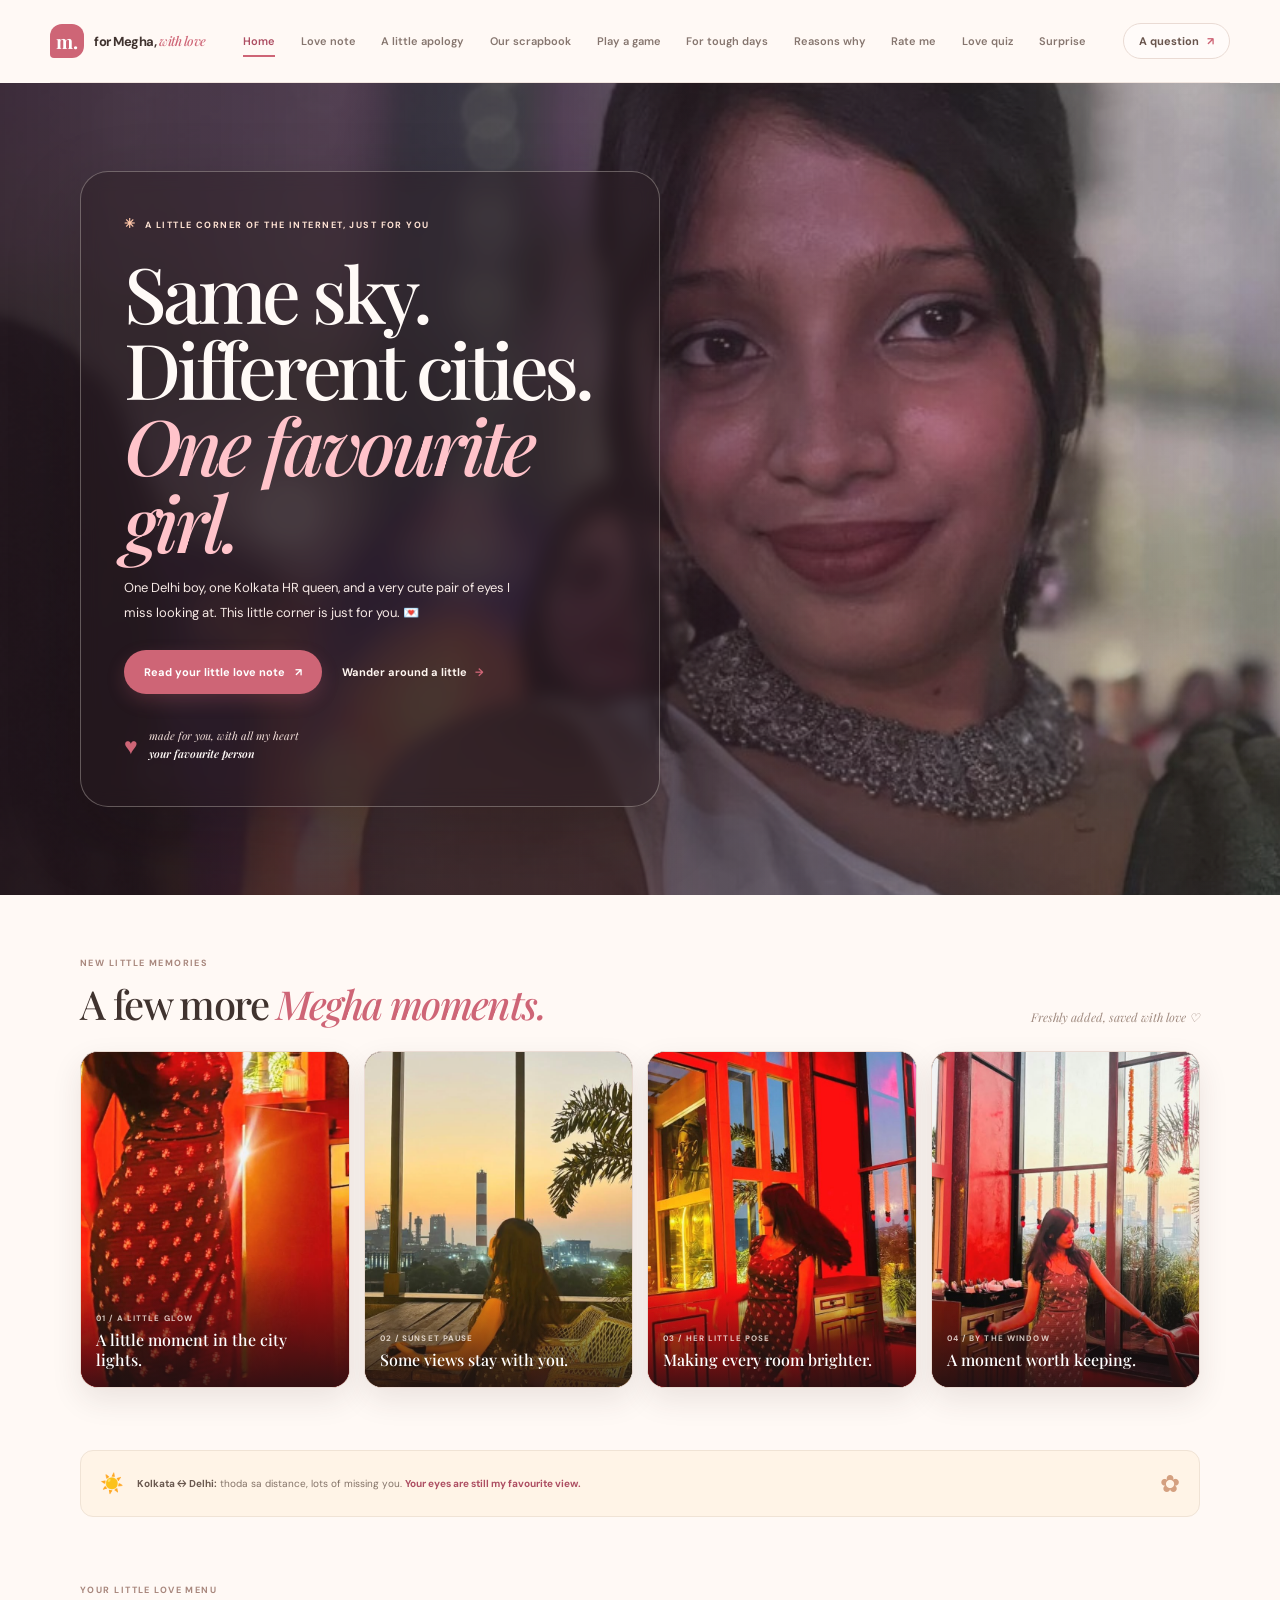
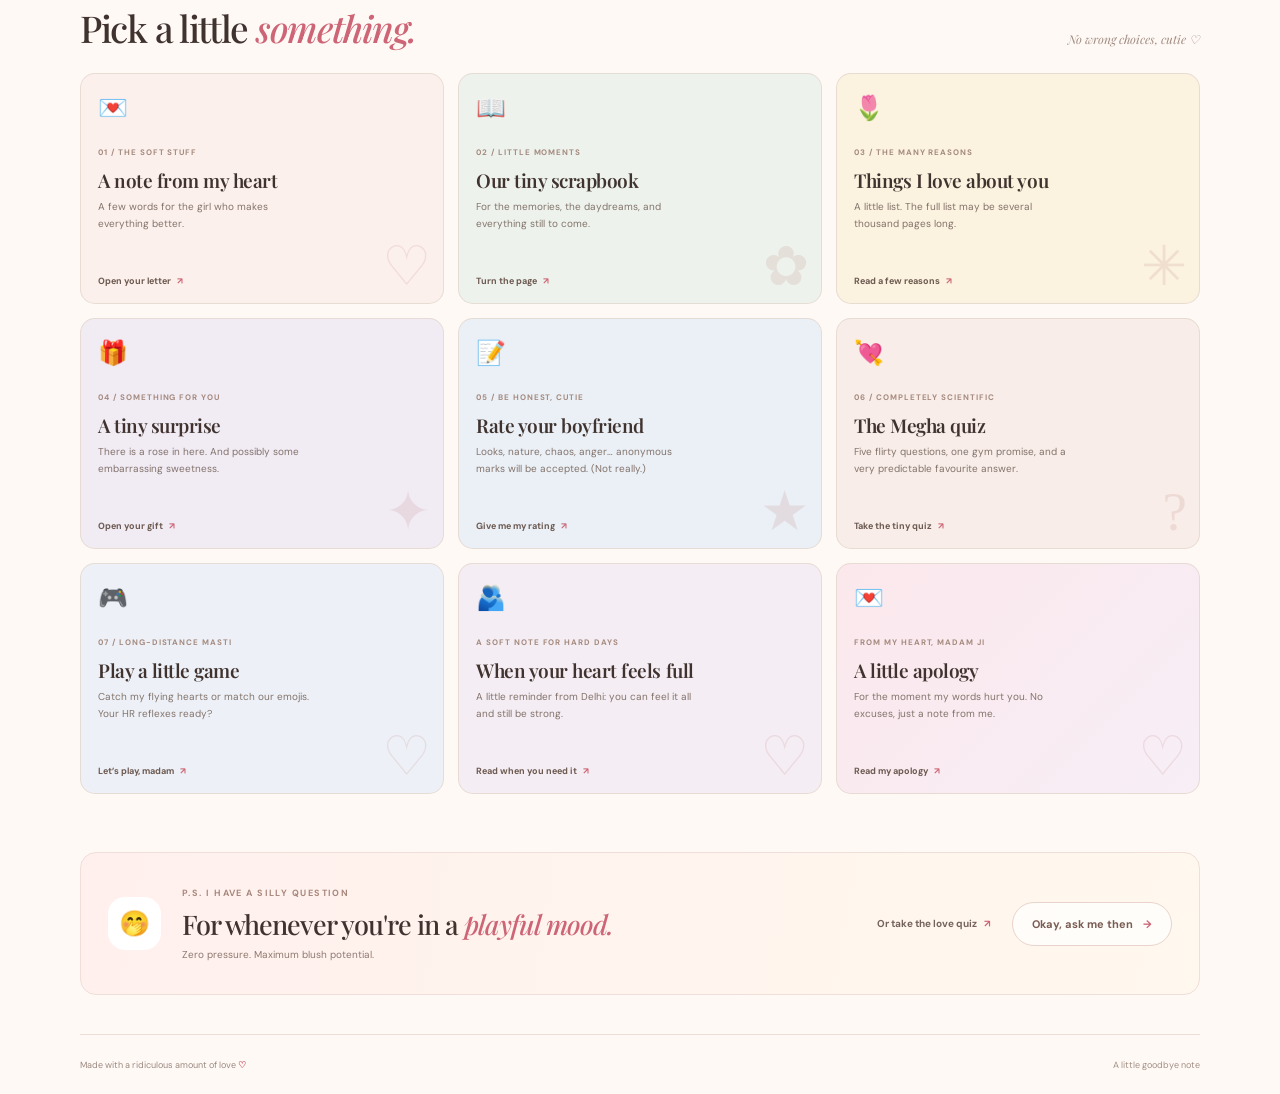
==== commit cc4a44e9: "Show new Megha photos on the homepage Co-authored-by: Copilot <223556219+Copilot@users.noreply.githu" ====
--- a/index.html
+++ b/index.html
@@ -22,6 +22,7 @@
 
   <main>
     <section class="home-hero">
+      <img class="home-hero-background" src="/static/photos/megha-garba-portrait.jpg" alt="Megha smiling in her green saree" fetchpriority="high">
       <div class="hero-copy">
         <div class="eyebrow"><span class="sparkle">✳</span> A LITTLE CORNER OF THE INTERNET, JUST FOR YOU</div>
         <h1>Same sky.<br>Different cities.<br><em>One favourite girl.</em></h1>
@@ -29,20 +30,30 @@
         <div class="hero-actions"><a class="button button-primary" href="/love">Read your little love note <span>↗</span></a><a class="text-link" href="/memories">Wander around a little <span>→</span></a></div>
         <div class="hero-signature"><span class="signature-heart">♥</span><span>made for you, with all my heart<br><strong>your favourite person</strong></span></div>
       </div>
-      <div class="hero-art hero-photo-art" aria-label="Three photos of Megha">
-        <figure class="photo-polaroid photo-main">
-          <img src="/static/photos/megha-selfie.webp" alt="Megha, with her lovely eyes and a little smile" fetchpriority="high">
-          <figcaption>Kolkata's prettiest view <span>♡</span></figcaption>
+    </section>
+
+    <section class="home-moments" aria-labelledby="home-moments-title">
+      <div class="home-moments-heading">
+        <div><p class="eyebrow">NEW LITTLE MEMORIES</p><h2 id="home-moments-title">A few more <em>Megha moments.</em></h2></div>
+        <span>Freshly added, saved with love ♡</span>
+      </div>
+      <div class="home-moments-grid">
+        <figure class="home-moment-card">
+          <img src="/static/photos/megha-evening-look.jpg" alt="Megha in a black floral outfit under warm evening lights" loading="lazy">
+          <figcaption><span>01 / A LITTLE GLOW</span><strong>A little moment in the city lights.</strong></figcaption>
         </figure>
-        <figure class="photo-polaroid photo-second">
-          <img src="/static/photos/megha-elevator.webp" alt="Megha sharing a mirror selfie from her workday" loading="lazy">
-          <figcaption>HR madam on duty ✨</figcaption>
+        <figure class="home-moment-card">
+          <img src="/static/photos/megha-sunset-view.jpg" alt="Megha looking out at the sunset from a rooftop" loading="lazy">
+          <figcaption><span>02 / SUNSET PAUSE</span><strong>Some views stay with you.</strong></figcaption>
         </figure>
-        <figure class="photo-polaroid photo-him">
-          <img src="/static/photos/megha-added.png" alt="Megha smiling in a selfie" loading="lazy">
-          <figcaption>One more lovely Megha moment</figcaption>
+        <figure class="home-moment-card">
+          <img src="/static/photos/megha-red-room.jpg" alt="Megha in her floral outfit in a bright red room" loading="lazy">
+          <figcaption><span>03 / HER LITTLE POSE</span><strong>Making every room brighter.</strong></figcaption>
         </figure>
-        <span class="photo-art-sticker">DELHI <span>♡</span> KOLKATA</span>
+        <figure class="home-moment-card">
+          <img src="/static/photos/megha-window-moment.jpg" alt="Megha by a tall window in her floral dress" loading="lazy">
+          <figcaption><span>04 / BY THE WINDOW</span><strong>A moment worth keeping.</strong></figcaption>
+        </figure>
       </div>
     </section>
 
--- a/static/styles.css
+++ b/static/styles.css
@@ -73,9 +73,9 @@
 .hero-photo-art { min-height: 430px; overflow: hidden; border-radius: 35px 35px 65px 35px; background: radial-gradient(ellipse at 30% 20%, #f9ddca, transparent 55%), linear-gradient(145deg, #f3dfd6, #fbebe6 60%, #f1dcd9); }
 .welcome-page { min-height: 100svh; overflow-x: hidden; color: #fffaf8; background: #24151d; }
 .welcome-screen { position: relative; min-height: 100svh; min-height: 100dvh; display: grid; place-items: center; isolation: isolate; overflow: hidden; padding: 30px 20px; background: #24151d; }
-.welcome-video, .welcome-scrim { position: absolute; z-index: -2; inset: 0; width: 100%; height: 100%; }
-.welcome-video { object-fit: cover; object-position: center 44%; }
-.welcome-scrim { z-index: -1; background: linear-gradient(180deg, rgb(25 14 22 / 48%), rgb(29 13 22 / 48%) 43%, rgb(23 12 18 / 78%)); }
+.welcome-photo, .welcome-scrim { position: absolute; z-index: -2; inset: 0; width: 100%; height: 100%; }
+.welcome-photo { object-fit: cover; object-position: center 40%; }
+.welcome-scrim { z-index: -1; background: linear-gradient(90deg, rgb(25 14 22 / 35%), rgb(29 13 22 / 24%) 50%, rgb(23 12 18 / 38%)), linear-gradient(180deg, rgb(25 14 22 / 38%), rgb(29 13 22 / 40%) 43%, rgb(23 12 18 / 76%)); }
 .welcome-message { width: min(100%, 650px); padding: clamp(30px, 5vw, 54px) clamp(22px, 6vw, 66px); border: 1px solid rgb(255 239 235 / 25%); border-radius: 30px; background: linear-gradient(145deg, rgb(47 31 41 / 77%), rgb(31 22 31 / 69%)); box-shadow: 0 30px 100px rgb(12 8 13 / 38%), inset 0 1px rgb(255 255 255 / 10%); backdrop-filter: blur(18px); text-align: center; animation: welcome-arrive .9s both; }
 .welcome-eyebrow { display: flex; align-items: center; justify-content: center; gap: 12px; margin: 0; color: rgb(255 246 243 / 83%); font-size: 10px; font-weight: 700; letter-spacing: .25em; }
 .welcome-eyebrow i { color: #ff9dad; font-size: 14px; font-style: normal; }
@@ -84,6 +84,7 @@
 .welcome-message h1 em { color: #ffb0ba; font-weight: 500; }
 .welcome-note { margin: 0; color: rgb(255 248 246 / 96%); font-size: clamp(14px, 2.1vw, 16px); line-height: 1.9; text-shadow: 0 2px 14px rgb(0 0 0 / 30%); }
 .welcome-note-soft { color: rgb(255 239 235 / 82%); font-size: clamp(12px, 1.8vw, 14px); }
+.welcome-note-soft + .welcome-note-soft { margin-top: 13px; }
 .welcome-divider { display: flex; align-items: center; justify-content: center; gap: 13px; margin: 24px auto; color: #ffb0ba; }
 .welcome-divider span { width: 42px; height: 1px; background: linear-gradient(90deg, transparent, rgb(255 176 186 / 66%)); }
 .welcome-divider span:last-child { transform: rotate(180deg); }
@@ -92,7 +93,7 @@
 .welcome-enter:hover { transform: translateY(-3px); background: #fff; box-shadow: 0 14px 40px rgb(20 8 16 / 30%); }
 .welcome-enter span { color: var(--rose); font-size: 17px; }
 .welcome-signoff { margin: 20px 0 0; color: rgb(255 239 235 / 81%); font-family: "Playfair Display", Georgia, serif; font-size: 12px; font-style: italic; }
-.welcome-video-note { position: absolute; right: 22px; bottom: 19px; color: rgb(255 247 244 / 71%); font-size: 9px; letter-spacing: .08em; }
+.welcome-photo-note { position: absolute; right: 22px; bottom: 19px; color: rgb(255 247 244 / 71%); font-size: 9px; letter-spacing: .08em; }
 .welcome-sparkles span { position: absolute; color: rgb(255 218 221 / 86%); font-size: 25px; pointer-events: none; animation: welcome-float 5s ease-in-out infinite; }
 .welcome-sparkles span:nth-child(1) { top: 20%; left: 16%; }
 .welcome-sparkles span:nth-child(2) { top: 29%; right: 19%; animation-delay: -1.3s; font-size: 20px; }
@@ -720,7 +721,7 @@
 @media (max-width: 600px) {
   body { background: #fff9f5; }
   .welcome-screen { min-height: 100svh; padding: 26px 14px 54px; }
-  .welcome-video { object-position: center; }
+  .welcome-photo { object-position: 52% center; }
   .welcome-message { padding: 31px 21px 28px; border-radius: 24px; backdrop-filter: blur(12px); }
   .welcome-eyebrow { gap: 8px; font-size: 8px; letter-spacing: .16em; }
   .welcome-heart { margin-top: 22px; font-size: 27px; }
@@ -730,7 +731,7 @@
   .welcome-divider { margin: 18px auto; }
   .welcome-enter { min-height: 46px; margin-top: 22px; padding: 0 18px; font-size: 11px; }
   .welcome-signoff { margin-top: 15px; font-size: 11px; }
-  .welcome-video-note { right: 12px; bottom: 11px; font-size: 8px; }
+  .welcome-photo-note { right: 12px; bottom: 11px; font-size: 8px; }
   .welcome-sparkles span:nth-child(1) { top: 16%; left: 7%; }
   .welcome-sparkles span:nth-child(2) { top: 22%; right: 7%; }
   .welcome-sparkles span:nth-child(3) { right: 6%; bottom: 17%; }
@@ -883,3 +884,75 @@
 @media (prefers-reduced-motion: reduce) {
   *, *::before, *::after { scroll-behavior: auto !important; animation-duration: .01ms !important; animation-iteration-count: 1 !important; transition-duration: .01ms !important; }
 }
+
+.home-hero {
+  position: relative;
+  isolation: isolate;
+  width: 100%;
+  min-height: min(760px, calc(100svh - 83px));
+  grid-template-columns: minmax(0, 1fr);
+  gap: 0;
+  padding: clamp(40px, 7vw, 88px) max(32px, calc((100vw - 1120px) / 2));
+  overflow: hidden;
+  background: #34252b;
+}
+.home-hero::before {
+  position: absolute;
+  z-index: -1;
+  inset: 0;
+  background: linear-gradient(90deg, rgb(35 22 29 / 83%), rgb(35 22 29 / 63%) 43%, rgb(35 22 29 / 8%) 100%), linear-gradient(0deg, rgb(35 22 29 / 28%), transparent 45%);
+  content: "";
+}
+.home-hero-background { position: absolute; z-index: -2; inset: 0 auto 0 0; width: 125%; height: 100%; object-fit: cover; object-position: center 36%; }
+.home-hero .hero-copy {
+  width: min(100%, 580px);
+  padding: clamp(25px, 4vw, 43px);
+  border: 1px solid rgb(255 246 238 / 29%);
+  border-radius: 28px;
+  background: rgb(40 27 34 / 45%);
+  box-shadow: 0 24px 75px rgb(16 8 12 / 20%);
+  backdrop-filter: blur(9px);
+  animation: appear .75s ease both;
+}
+.home-hero .eyebrow { color: #ffe3d4; }
+.home-hero .sparkle { color: #ffc6a9; }
+.home-hero .hero-copy h1 { color: #fffaf7; }
+.home-hero .hero-copy h1 em { color: #ffc3ca; }
+.home-hero .hero-description { color: #f6e9e5; }
+.home-hero .text-link { color: #fff6f0; }
+.home-hero .hero-signature { color: #f1ded8; }
+.home-hero .hero-signature strong { color: #fffaf7; }
+
+@media (max-width: 600px) {
+  .home-hero { min-height: calc(100svh - 76px); min-height: calc(100dvh - 76px); padding: 31px 17px; }
+  .home-hero-background { width: 100%; object-position: 32% center; }
+  .home-hero .hero-copy { padding: 25px 19px; border-radius: 22px; background: rgb(40 27 34 / 61%); backdrop-filter: blur(7px); }
+}
+
+.home-moments { width: min(100% - 64px, 1120px); margin: clamp(34px, 5vw, 62px) auto; }
+.home-moments-heading { display: flex; align-items: end; justify-content: space-between; gap: 16px; }
+.home-moments-heading h2 { margin: 8px 0 0; font-family: "Playfair Display", Georgia, serif; font-size: clamp(28px, 4vw, 40px); font-weight: 500; letter-spacing: -.04em; }
+.home-moments-heading h2 em { color: var(--rose); font-weight: 500; }
+.home-moments-heading > span { padding-bottom: 5px; color: #a08b80; font-family: "Playfair Display", Georgia, serif; font-size: 12px; font-style: italic; }
+.home-moments-grid { display: grid; grid-template-columns: repeat(4, minmax(0, 1fr)); gap: 14px; margin-top: 21px; }
+.home-moment-card { position: relative; aspect-ratio: 4 / 5; min-width: 0; margin: 0; overflow: hidden; border: 1px solid #eadbd3; border-radius: 18px; background: #3d2c2d; box-shadow: 0 12px 30px rgb(62 40 37 / 10%); }
+.home-moment-card img { width: 100%; height: 100%; display: block; object-fit: cover; object-position: center; transition: transform .45s ease; }
+.home-moment-card:first-child img { object-position: center 42%; }
+.home-moment-card:hover img { transform: scale(1.045); }
+.home-moment-card figcaption { position: absolute; right: 0; bottom: 0; left: 0; padding: 49px 15px 16px; display: flex; flex-direction: column; gap: 7px; color: white; background: linear-gradient(transparent, rgb(25 16 19 / 82%)); }
+.home-moment-card figcaption span { color: rgb(255 245 237 / 78%); font-size: 8px; font-weight: 700; letter-spacing: .14em; }
+.home-moment-card figcaption strong { font-family: "Playfair Display", Georgia, serif; font-size: 16px; font-weight: 500; line-height: 1.3; }
+
+@media (max-width: 920px) {
+  .home-moments-grid { grid-template-columns: repeat(2, minmax(0, 1fr)); gap: 12px; }
+}
+@media (max-width: 600px) {
+  .home-moments { width: calc(100% - 36px); margin: 34px auto; }
+  .home-moments-heading { align-items: flex-start; flex-direction: column; gap: 5px; }
+  .home-moments-heading > span { font-size: 11px; }
+  .home-moments-grid { gap: 9px; margin-top: 16px; }
+  .home-moment-card { border-radius: 14px; }
+  .home-moment-card figcaption { padding: 38px 10px 12px; gap: 5px; }
+  .home-moment-card figcaption span { font-size: 7px; }
+  .home-moment-card figcaption strong { font-size: 14px; }
+}
